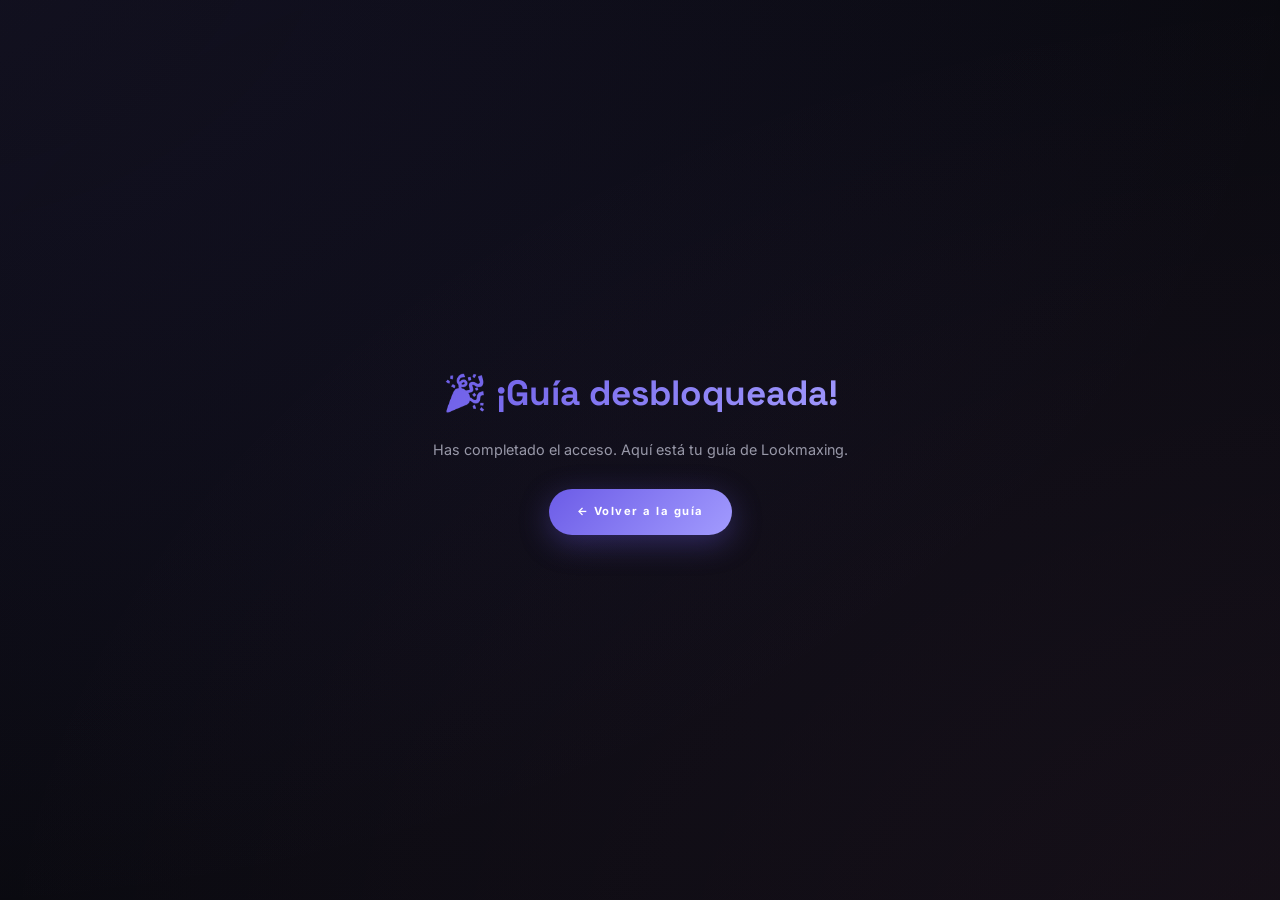
==== acceso.html @ 9958cfa9 "Add files via upload" ====
<!DOCTYPE html>
<html lang="es">
<head>
    <meta charset="UTF-8">
    <meta name="viewport" content="width=device-width, initial-scale=1.0">
    <title>Acceso — Metamorphosis</title>
    <link rel="preconnect" href="https://fonts.googleapis.com">
    <link rel="preconnect" href="https://fonts.gstatic.com" crossorigin>
    <link href="https://fonts.googleapis.com/css2?family=Inter:wght@400;500;600;700;800;900&family=Space+Grotesk:wght@400;500;600;700&display=swap" rel="stylesheet">
    <link rel="stylesheet" href="css/style.css">
    <style>
        body {
            min-height: 100vh;
            display: flex;
            align-items: center;
            justify-content: center;
        }
        .access-full {
            text-align: center;
            padding: 40px 24px;
        }
        .access-full h1 {
            font-family: var(--font-display);
            font-size: clamp(1.6rem, 6vw, 2.2rem);
            font-weight: 700;
            margin-bottom: 16px;
            background: var(--accent-gradient);
            -webkit-background-clip: text;
            -webkit-text-fill-color: transparent;
            background-clip: text;
        }
        .access-full p {
            color: var(--text-dim);
            font-size: 0.9rem;
            margin-bottom: 28px;
        }
        .btn-back {
            display: inline-flex;
            align-items: center;
            gap: 8px;
            padding: 14px 28px;
            background: var(--accent-gradient);
            color: white;
            text-decoration: none;
            border-radius: 100px;
            font-weight: 700;
            font-size: 0.7rem;
            letter-spacing: 1.5px;
            transition: transform 0.2s var(--ease), box-shadow 0.2s;
            box-shadow: 0 8px 30px rgba(108, 92, 231, 0.35);
        }
        .btn-back:hover {
            transform: translateY(-2px);
            box-shadow: 0 12px 40px rgba(108, 92, 231, 0.45);
        }
    </style>
</head>
<body>
    <div class="access-full">
        <h1>🎉 ¡Guía desbloqueada!</h1>
        <p>Has completado el acceso. Aquí está tu guía de Lookmaxing.</p>
        <a href="index.html" class="btn-back">← Volver a la guía</a>
    </div>
</body>
</html>
---- css/style.css ----
/* ========================================
   METAMORPHOSIS — A SYSTEM FOR PERSONAL TRANSFORMATION
   Mobile-First / Youthful / Elegant
   ======================================== */

*, *::before, *::after {
    margin: 0;
    padding: 0;
    box-sizing: border-box;
}

:root {
    --bg: #0a0a0f;
    --bg-soft: #12121a;
    --bg-card: #1a1a25;
    --text: #f5f5f7;
    --text-dim: #9898a8;
    --text-faint: #4a4a5a;
    --accent: #6c5ce7;
    --accent-glow: rgba(108, 92, 231, 0.15);
    --accent-warm: #fd79a8;
    --accent-gradient: linear-gradient(135deg, #6c5ce7 0%, #a29bfe 100%);
    --line: rgba(255, 255, 255, 0.06);
    --line-strong: rgba(255, 255, 255, 0.12);
    --ease: cubic-bezier(0.22, 1, 0.36, 1);
    --font-body: 'Inter', -apple-system, BlinkMacSystemFont, sans-serif;
    --font-display: 'Space Grotesk', var(--font-body);
    --radius: 16px;
    --radius-sm: 10px;
}

html {
    scroll-behavior: smooth;
    font-size: 16px;
}

body {
    font-family: var(--font-body);
    background: var(--bg);
    color: var(--text);
    line-height: 1.6;
    -webkit-font-smoothing: antialiased;
    -moz-osx-font-smoothing: grayscale;
    overflow-x: hidden;
    position: relative;
}

body::before {
    content: '';
    position: fixed;
    top: -50%;
    left: -50%;
    width: 200%;
    height: 200%;
    background: 
        radial-gradient(ellipse at 20% 20%, rgba(108, 92, 231, 0.08) 0%, transparent 50%),
        radial-gradient(ellipse at 80% 80%, rgba(253, 121, 168, 0.05) 0%, transparent 50%),
        radial-gradient(ellipse at 50% 50%, rgba(108, 92, 231, 0.03) 0%, transparent 70%);
    pointer-events: none;
    z-index: -1;
}

::selection {
    background: var(--accent);
    color: #fff;
}

img {
    max-width: 100%;
    display: block;
}

a {
    color: inherit;
    text-decoration: none;
}

button {
    font-family: inherit;
    cursor: pointer;
    border: none;
    background: none;
    color: inherit;
}

.container {
    max-width: 100%;
    margin: 0 auto;
    padding: 0 20px;
}

/* ========================================
   NAV — Glassmorphism Juvenil
   ======================================== */
.nav {
    position: fixed;
    top: 0;
    left: 0;
    right: 0;
    z-index: 100;
    background: rgba(10, 10, 15, 0.75);
    backdrop-filter: blur(20px) saturate(1.5);
    -webkit-backdrop-filter: blur(20px) saturate(1.5);
    border-bottom: 1px solid var(--line);
    transition: transform 0.4s var(--ease), opacity 0.4s var(--ease);
}

.nav.hidden {
    transform: translateY(-100%);
    opacity: 0;
}

.nav-inner {
    max-width: 100%;
    margin: 0 auto;
    padding: 0 20px;
    display: flex;
    align-items: center;
    justify-content: space-between;
    height: 60px;
}

.nav-logo {
    font-family: var(--font-display);
    font-size: 0.75rem;
    font-weight: 700;
    letter-spacing: 3px;
    background: var(--accent-gradient);
    -webkit-background-clip: text;
    -webkit-text-fill-color: transparent;
    background-clip: text;
}

.nav-links {
    display: none;
    align-items: center;
    gap: 28px;
}

.nav-link {
    font-size: 0.65rem;
    font-weight: 500;
    letter-spacing: 1.5px;
    color: var(--text-dim);
    transition: color 0.2s;
    display: flex;
    align-items: center;
    gap: 6px;
}

.nav-link:hover {
    color: var(--text);
}

.nav-num {
    font-size: 0.55rem;
    color: var(--text-faint);
    font-weight: 400;
}

.nav-cta {
    font-size: 0.6rem;
    font-weight: 700;
    letter-spacing: 2px;
    color: #fff;
    background: var(--accent-gradient);
    padding: 8px 18px;
    border-radius: 100px;
    transition: opacity 0.2s, transform 0.2s var(--ease);
    box-shadow: 0 4px 15px rgba(108, 92, 231, 0.3);
}

.nav-cta:hover {
    opacity: 0.9;
    transform: translateY(-1px);
}

.nav-toggle {
    display: flex;
    flex-direction: column;
    gap: 5px;
    padding: 8px;
    z-index: 101;
}

.nav-toggle span {
    display: block;
    width: 22px;
    height: 2px;
    background: var(--text);
    border-radius: 2px;
    transition: transform 0.3s var(--ease), opacity 0.3s var(--ease);
}

.nav-toggle.active span:nth-child(1) {
    transform: translateY(3.5px) rotate(45deg);
}

.nav-toggle.active span:nth-child(2) {
    transform: translateY(-3px) rotate(-45deg);
}

/* ========================================
   HERO — Impacto Visual Juvenil
   ======================================== */
.hero {
    min-height: 100vh;
    display: flex;
    flex-direction: column;
    align-items: center;
    justify-content: center;
    position: relative;
    overflow: hidden;
    padding: 100px 0 80px;
}

.hero-atmosphere {
    position: absolute;
    inset: 0;
    pointer-events: none;
}

.hero-glow {
    position: absolute;
    top: 35%;
    left: 50%;
    transform: translate(-50%, -50%);
    width: 350px;
    height: 350px;
    background: radial-gradient(ellipse, rgba(108, 92, 231, 0.12) 0%, transparent 65%);
    filter: blur(40px);
}

.hero-grid {
    position: absolute;
    inset: 0;
    background-image:
        linear-gradient(rgba(255,255,255,0.015) 1px, transparent 1px),
        linear-gradient(90deg, rgba(255,255,255,0.015) 1px, transparent 1px);
    background-size: 50px 50px;
    mask-image: radial-gradient(ellipse 70% 50% at 50% 45%, black 20%, transparent 80%);
    -webkit-mask-image: radial-gradient(ellipse 70% 50% at 50% 45%, black 20%, transparent 80%);
}

.hero-noise {
    position: absolute;
    inset: 0;
    opacity: 0.03;
    background-image: url("data:image/svg+xml,%3Csvg viewBox='0 0 256 256' xmlns='http://www.w3.org/2000/svg'%3E%3Cfilter id='n'%3E%3CfeTurbulence type='fractalNoise' baseFrequency='0.85' numOctaves='4' stitchTiles='stitch'/%3E%3C/filter%3E%3Crect width='100%25' height='100%25' filter='url(%23n)'/%3E%3C/svg%3E");
}

.hero-content {
    position: relative;
    z-index: 1;
    text-align: center;
    padding: 0 20px;
}

.hero-status {
    display: inline-flex;
    align-items: center;
    gap: 8px;
    margin-bottom: 32px;
    padding: 8px 16px;
    border: 1px solid var(--line-strong);
    border-radius: 100px;
    background: rgba(255, 255, 255, 0.03);
}

.status-dot {
    width: 6px;
    height: 6px;
    background: #00cec9;
    border-radius: 50%;
    animation: blink 2s ease-in-out infinite;
    box-shadow: 0 0 8px rgba(0, 206, 201, 0.5);
}

@keyframes blink {
    0%, 100% { opacity: 1; }
    50% { opacity: 0.3; }
}

.status-text {
    font-size: 0.6rem;
    font-weight: 600;
    letter-spacing: 2.5px;
    color: var(--text-dim);
}

.hero-title {
    font-family: var(--font-display);
    font-size: clamp(2.8rem, 12vw, 5rem);
    font-weight: 700;
    line-height: 0.95;
    letter-spacing: -2px;
    margin-bottom: 20px;
    background: var(--accent-gradient);
    -webkit-background-clip: text;
    -webkit-text-fill-color: transparent;
    background-clip: text;
}

.hero-subtitle {
    font-family: var(--font-display);
    font-size: clamp(0.7rem, 2.5vw, 0.85rem);
    font-weight: 400;
    letter-spacing: 3px;
    color: var(--text-dim);
    line-height: 1.8;
    margin-bottom: 36px;
}

.hero-cta {
    display: inline-flex;
    align-items: center;
    gap: 10px;
    font-size: 0.65rem;
    font-weight: 700;
    letter-spacing: 2px;
    color: #fff;
    padding: 16px 32px;
    background: var(--accent-gradient);
    border-radius: 100px;
    transition: transform 0.25s var(--ease), box-shadow 0.25s;
    box-shadow: 0 8px 30px rgba(108, 92, 231, 0.35);
}

.hero-cta:hover {
    transform: translateY(-2px);
    box-shadow: 0 12px 40px rgba(108, 92, 231, 0.45);
}

.cta-arrow {
    transition: transform 0.25s var(--ease);
}

.hero-cta:hover .cta-arrow {
    transform: translateX(4px);
}

.hero-meta {
    position: absolute;
    bottom: 28px;
    left: 50%;
    transform: translateX(-50%);
    display: flex;
    gap: 20px;
}

.hero-meta-item {
    font-size: 0.55rem;
    font-weight: 500;
    letter-spacing: 1.5px;
    color: var(--text-faint);
}

/* ========================================
   SECTION LABEL
   ======================================== */
.section {
    padding: 64px 0;
    position: relative;
}

.section::before {
    content: '';
    position: absolute;
    top: 0;
    left: 50%;
    transform: translateX(-50%);
    width: 60px;
    height: 1px;
    background: var(--accent-gradient);
    opacity: 0.5;
}

.section-label {
    display: flex;
    align-items: center;
    gap: 12px;
    margin-bottom: 36px;
    padding: 12px 16px;
    background: var(--bg-soft);
    border: 1px solid var(--line);
    border-radius: var(--radius-sm);
}

.label-num {
    font-family: var(--font-display);
    font-size: 0.65rem;
    font-weight: 700;
    background: var(--accent-gradient);
    -webkit-background-clip: text;
    -webkit-text-fill-color: transparent;
    background-clip: text;
    letter-spacing: 1px;
}

.label-text {
    font-size: 0.6rem;
    font-weight: 600;
    letter-spacing: 2.5px;
    color: var(--text-dim);
}

.section-label::after {
    content: '';
    flex: 1;
    height: 1px;
    background: var(--line-strong);
}

/* ========================================
   01 / THE IDEA
   ======================================== */
.idea-content {
    padding: 24px 0;
}

.idea-text {
    font-family: var(--font-display);
    font-size: clamp(1.1rem, 4.5vw, 1.35rem);
    font-weight: 300;
    line-height: 1.7;
    letter-spacing: -0.5px;
    color: var(--text);
}

/* ========================================
   02 / TRANSFORMACIÓN
   ======================================== */
.transform-editorial {
    display: flex;
    flex-direction: column;
    gap: 20px;
}

.transform-item {
    position: relative;
    overflow: hidden;
    border-radius: var(--radius);
}

.transform-before {
    max-width: 85%;
    align-self: flex-start;
}

.transform-after {
    max-width: 85%;
    align-self: flex-end;
    margin-top: -30px;
}

.transform-tag {
    position: absolute;
    top: 12px;
    left: 12px;
    z-index: 2;
    font-family: var(--font-display);
    font-size: 0.55rem;
    font-weight: 700;
    letter-spacing: 2px;
    padding: 6px 12px;
    background: rgba(10, 10, 15, 0.85);
    color: var(--text);
    border-radius: 100px;
    backdrop-filter: blur(8px);
    -webkit-backdrop-filter: blur(8px);
}

.transform-img {
    width: 100%;
    aspect-ratio: 3 / 4;
    object-fit: cover;
    border-radius: var(--radius);
}

/* ========================================
   GALERÍA
   ======================================== */
.gallery-editorial {
    display: grid;
    grid-template-columns: 1fr 1fr;
    gap: 12px;
}

.gallery-img {
    width: 100%;
    height: 200px;
    object-fit: cover;
    border-radius: var(--radius);
}

.gallery-img-2 {
    margin-top: 28px;
}

/* ========================================
   03 / THE PROCESS
   ======================================== */
.process-vertical {
    display: flex;
    flex-direction: column;
    gap: 0;
}

.process-step {
    display: flex;
    align-items: flex-start;
    gap: 20px;
    padding: 24px 0;
    border-bottom: 1px solid var(--line);
    opacity: 0;
    transform: translateY(20px);
    transition: opacity 0.6s var(--ease), transform 0.6s var(--ease);
    position: relative;
}

.process-step::before {
    content: '';
    position: absolute;
    left: 0;
    top: 0;
    width: 3px;
    height: 0;
    background: var(--accent-gradient);
    border-radius: 0 3px 3px 0;
    transition: height 0.4s var(--ease);
}

.process-step:hover::before {
    height: 100%;
}

.process-step.visible {
    opacity: 1;
    transform: translateY(0);
}

.process-step:first-child {
    border-top: 1px solid var(--line);
}

.step-num {
    font-family: var(--font-display);
    font-size: 1.8rem;
    font-weight: 700;
    background: var(--accent-gradient);
    -webkit-background-clip: text;
    -webkit-text-fill-color: transparent;
    background-clip: text;
    line-height: 1;
    flex-shrink: 0;
    width: 44px;
    opacity: 0.6;
    transition: opacity 0.3s;
}

.process-step:hover .step-num {
    opacity: 1;
}

.step-content {
    flex: 1;
}

.step-name {
    font-family: var(--font-display);
    font-size: 0.95rem;
    font-weight: 700;
    letter-spacing: 1.5px;
    margin-bottom: 4px;
    color: var(--text);
}

.step-desc {
    font-size: 0.78rem;
    color: var(--text-dim);
    line-height: 1.6;
}

/* ========================================
   04 / ÁREAS
   ======================================== */
.areas-list {
    display: flex;
    flex-direction: column;
}

.area-item {
    display: flex;
    align-items: center;
    gap: 14px;
    padding: 18px 0;
    border-bottom: 1px solid var(--line);
    transition: padding-left 0.3s var(--ease);
    position: relative;
}

.area-item::after {
    content: '';
    position: absolute;
    bottom: 0;
    left: 0;
    width: 0;
    height: 1px;
    background: var(--accent-gradient);
    transition: width 0.4s var(--ease);
}

.area-item:hover::after {
    width: 100%;
}

.area-item:first-child {
    border-top: 1px solid var(--line);
}

.area-item:hover {
    padding-left: 10px;
}

.area-num {
    font-family: var(--font-display);
    font-size: 0.6rem;
    font-weight: 700;
    color: var(--text-faint);
    width: 22px;
    flex-shrink: 0;
}

.area-name {
    font-family: var(--font-display);
    font-size: 0.8rem;
    font-weight: 700;
    letter-spacing: 1.5px;
    color: var(--text);
    flex: 1;
}

.area-desc {
    font-size: 0.68rem;
    color: var(--text-dim);
    flex: 1;
    text-align: right;
}

.area-arrow {
    font-size: 0.75rem;
    color: var(--text-faint);
    transition: transform 0.3s var(--ease), color 0.3s;
    flex-shrink: 0;
}

.area-item:hover .area-arrow {
    transform: translateX(4px);
    color: var(--accent);
}

/* ========================================
   05 / THE DETAILS
   ======================================== */
.details-list {
    display: flex;
    flex-direction: column;
}

.detail-row {
    display: grid;
    grid-template-columns: 36px 1fr;
    grid-template-rows: auto auto;
    column-gap: 16px;
    padding: 20px 0;
    border-bottom: 1px solid var(--line);
    transition: background 0.3s;
}

.detail-row:hover {
    background: rgba(108, 92, 231, 0.03);
}

.detail-row:first-child {
    border-top: 1px solid var(--line);
}

.detail-num {
    grid-row: 1 / 3;
    font-family: var(--font-display);
    font-size: 1.3rem;
    font-weight: 700;
    background: var(--accent-gradient);
    -webkit-background-clip: text;
    -webkit-text-fill-color: transparent;
    background-clip: text;
    line-height: 1;
    align-self: start;
    opacity: 0.5;
}

.detail-name {
    font-family: var(--font-display);
    font-size: 0.9rem;
    font-weight: 700;
    letter-spacing: 1.5px;
    color: var(--text);
    margin-bottom: 4px;
}

.detail-desc {
    font-size: 0.75rem;
    color: var(--text-dim);
    line-height: 1.5;
}

/* ========================================
   06 / DATA
   ======================================== */
.data-grid {
    display: grid;
    grid-template-columns: 1fr 1fr;
    gap: 1px;
    background: var(--line);
    border: 1px solid var(--line);
    border-radius: var(--radius);
    overflow: hidden;
}

.data-item {
    background: var(--bg);
    padding: 24px 18px;
    display: flex;
    flex-direction: column;
    gap: 6px;
    transition: background 0.3s, transform 0.3s var(--ease);
}

.data-item:hover {
    background: var(--bg-card);
    transform: translateY(-2px);
}

.data-num {
    font-family: var(--font-display);
    font-size: 0.55rem;
    font-weight: 700;
    color: var(--text-faint);
    letter-spacing: 1px;
}

.data-name {
    font-family: var(--font-display);
    font-size: 0.7rem;
    font-weight: 600;
    letter-spacing: 1.5px;
    color: var(--text-dim);
}

/* ========================================
   07 / MOTIVACIÓN
   ======================================== */
.motivacion {
    padding: 100px 0;
    text-align: center;
}

.motivacion-title {
    font-family: var(--font-display);
    font-size: clamp(1.6rem, 7vw, 2.5rem);
    font-weight: 700;
    line-height: 1.15;
    letter-spacing: -1px;
    margin-bottom: 24px;
    background: var(--accent-gradient);
    -webkit-background-clip: text;
    -webkit-text-fill-color: transparent;
    background-clip: text;
    opacity: 0;
    transform: translateY(25px);
    transition: opacity 0.7s var(--ease), transform 0.7s var(--ease);
}

.motivacion-title.visible {
    opacity: 1;
    transform: translateY(0);
}

.motivacion-sub {
    font-family: var(--font-display);
    font-size: clamp(0.8rem, 3vw, 0.95rem);
    font-weight: 300;
    letter-spacing: 1px;
    color: var(--text-dim);
    line-height: 1.8;
    opacity: 0;
    transform: translateY(15px);
    transition: opacity 0.7s var(--ease) 0.15s, transform 0.7s var(--ease) 0.15s;
}

.motivacion-sub.visible {
    opacity: 1;
    transform: translateY(0);
}

/* ========================================
   08 / ACCESS
   ======================================== */
.access-block {
    text-align: center;
    padding: 20px 0;
}

.access-title {
    font-family: var(--font-display);
    font-size: clamp(1.2rem, 5vw, 1.6rem);
    font-weight: 700;
    letter-spacing: -0.5px;
    margin-bottom: 10px;
    color: var(--text);
}

.access-sub {
    font-size: 0.78rem;
    color: var(--text-dim);
    margin-bottom: 28px;
}

.btn-access {
    display: inline-flex;
    align-items: center;
    gap: 10px;
    font-size: 0.65rem;
    font-weight: 700;
    letter-spacing: 2px;
    color: #fff;
    background: var(--accent-gradient);
    padding: 16px 32px;
    border-radius: 100px;
    transition: transform 0.2s var(--ease), box-shadow 0.2s;
    box-shadow: 0 8px 30px rgba(108, 92, 231, 0.35);
}

.btn-access:hover {
    transform: translateY(-2px);
    box-shadow: 0 12px 40px rgba(108, 92, 231, 0.45);
}

.btn-arrow {
    transition: transform 0.25s var(--ease);
}

.btn-access:hover .btn-arrow {
    transform: translateX(4px);
}

.access-note {
    margin-top: 14px;
    font-size: 0.65rem;
    color: var(--text-faint);
}

/* ========================================
   TUTORIAL
   ======================================== */
.tutorial-block {
    text-align: center;
    padding: 20px 0;
}

.tutorial-label {
    font-size: 0.55rem;
    font-weight: 600;
    letter-spacing: 2px;
    color: var(--text-faint);
    display: block;
    margin-bottom: 8px;
}

.tutorial-text {
    font-size: 0.78rem;
    color: var(--text-dim);
    margin-bottom: 18px;
}

.btn-tutorial {
    display: inline-flex;
    align-items: center;
    gap: 8px;
    font-size: 0.6rem;
    font-weight: 600;
    letter-spacing: 1.5px;
    color: var(--text-dim);
    padding: 12px 24px;
    border: 1px solid var(--line-strong);
    border-radius: 100px;
    transition: color 0.2s, border-color 0.2s, background 0.2s;
}

.btn-tutorial:hover {
    color: var(--text);
    border-color: var(--accent);
    background: var(--accent-glow);
}

/* ========================================
   ACCESS OVERLAY
   ======================================== */
.access-overlay {
    position: fixed;
    inset: 0;
    z-index: 200;
    background: rgba(0, 0, 0, 0.92);
    display: none;
    align-items: center;
    justify-content: center;
    padding: 20px;
    backdrop-filter: blur(16px);
    -webkit-backdrop-filter: blur(16px);
}

.access-overlay.active {
    display: flex;
}

.overlay-card {
    background: var(--bg-soft);
    border: 1px solid var(--line-strong);
    border-radius: var(--radius);
    padding: 36px 24px;
    text-align: center;
    max-width: 340px;
    width: 100%;
    position: relative;
    overflow: hidden;
}

.overlay-card::before {
    content: '';
    position: absolute;
    top: 0;
    left: 0;
    right: 0;
    height: 3px;
    background: var(--accent-gradient);
}

.overlay-title {
    font-family: var(--font-display);
    font-size: 0.85rem;
    font-weight: 700;
    letter-spacing: 1px;
    margin-bottom: 14px;
    color: var(--text);
}

.overlay-text {
    font-size: 0.75rem;
    color: var(--text-dim);
    margin-bottom: 6px;
}

.overlay-text strong {
    color: var(--accent);
    font-weight: 700;
}

.progress-bar {
    width: 100%;
    height: 8px;
    background: var(--bg);
    border-radius: 100px;
    margin: 24px 0 8px;
    position: relative;
    overflow: hidden;
}

.progress-fill {
    height: 100%;
    background: var(--accent-gradient);
    border-radius: 100px;
    transition: width 0.5s var(--ease);
    width: 0%;
}

.progress-text {
    display: block;
    font-size: 0.65rem;
    color: var(--text-dim);
    margin-bottom: 20px;
    font-weight: 600;
}

.overlay-options {
    display: flex;
    flex-direction: column;
    gap: 10px;
    margin-top: 0;
    margin-bottom: 24px;
}

.overlay-option {
    display: flex;
    align-items: center;
    justify-content: space-between;
    padding: 14px 16px;
    background: var(--bg);
    border: 1px solid var(--line);
    border-radius: var(--radius-sm);
    color: var(--text);
    font-size: 0.7rem;
    font-weight: 600;
    letter-spacing: 0.5px;
    cursor: pointer;
    transition: border-color 0.2s, background 0.2s;
    text-decoration: none;
}

.overlay-option:hover {
    border-color: var(--accent);
    background: var(--accent-glow);
}

.overlay-option.completed {
    border-color: #00cec9;
    background: rgba(0, 206, 201, 0.1);
    pointer-events: none;
}

.overlay-option.completed .status {
    color: #00cec9;
}

.btn-access.unlocked {
    background: linear-gradient(135deg, #00cec9 0%, #00b894 100%);
    animation: pulse 2s infinite;
}

@keyframes pulse {
    0%, 100% { box-shadow: 0 0 0 0 rgba(0, 206, 201, 0.4); }
    50% { box-shadow: 0 0 0 10px rgba(0, 206, 201, 0); }
}

/* ========================================
   FOOTER
   ======================================== */
.footer {
    padding: 64px 0 32px;
    border-top: 1px solid var(--line);
}

.footer-brand {
    margin-bottom: 40px;
}

.footer-logo {
    font-family: var(--font-display);
    font-size: clamp(1.3rem, 5.5vw, 1.8rem);
    font-weight: 700;
    letter-spacing: -1px;
    line-height: 1.1;
    margin-bottom: 10px;
    background: var(--accent-gradient);
    -webkit-background-clip: text;
    -webkit-text-fill-color: transparent;
    background-clip: text;
}

.footer-tagline {
    font-family: var(--font-display);
    font-size: 0.58rem;
    font-weight: 500;
    letter-spacing: 2.5px;
    color: var(--text-faint);
}

.footer-links {
    display: flex;
    flex-direction: column;
    gap: 12px;
    margin-bottom: 40px;
}

.footer-link {
    display: flex;
    align-items: center;
    gap: 10px;
    font-size: 0.6rem;
    font-weight: 600;
    letter-spacing: 2px;
    color: var(--text-dim);
    transition: color 0.2s;
}

.footer-link:hover {
    color: var(--text);
}

.footer-num {
    font-size: 0.55rem;
    color: var(--text-faint);
}

.footer-bottom {
    padding-top: 20px;
    border-top: 1px solid var(--line);
}

.footer-bottom p {
    font-size: 0.58rem;
    color: var(--text-faint);
    letter-spacing: 0.5px;
}

/* ========================================
   REVEAL ANIMATIONS
   ======================================== */
.reveal {
    opacity: 0;
    transform: translateY(18px);
    transition: opacity 0.6s var(--ease), transform 0.6s var(--ease);
}

.reveal.visible {
    opacity: 1;
    transform: translateY(0);
}

/* ========================================
   TABLET (min-width: 640px) — Mejoras progresivas
   ======================================== */
@media (min-width: 640px) {
    .container {
        padding: 0 32px;
    }

    .nav-inner {
        padding: 0 32px;
    }

    .transform-img {
        height: 340px;
    }

    .gallery-img {
        height: 260px;
    }

    .section {
        padding: 80px 0;
    }

    .hero-meta {
        gap: 32px;
    }
}

/* ========================================
   DESKTOP (min-width: 1024px) — Se ve "medio bien"
   ======================================== */
@media (min-width: 1024px) {
    .container {
        max-width: 680px;
        padding: 0 40px;
    }

    .nav-inner {
        max-width: 680px;
        padding: 0 40px;
    }

    .nav-links {
        display: flex;
    }

    .nav-toggle {
        display: none;
    }

    .hero-title {
        font-size: clamp(3.5rem, 8vw, 5.5rem);
        letter-spacing: -3px;
    }

    .hero-subtitle {
        font-size: 0.8rem;
    }

    .transform-editorial {
        flex-direction: row;
        align-items: flex-start;
        gap: 20px;
    }

    .transform-before {
        max-width: 45%;
        flex: 1;
    }

    .transform-after {
        max-width: 55%;
        flex: 1.2;
        align-self: auto;
        margin-top: 48px;
    }

    .transform-img {
        height: 380px;
    }

    .gallery-editorial {
        gap: 16px;
    }

    .gallery-img {
        height: 300px;
    }

    .gallery-img-2 {
        margin-top: 40px;
    }

    .process-step {
        padding: 32px 0;
        gap: 28px;
    }

    .step-num {
        font-size: 2.2rem;
        width: 54px;
    }

    .step-name {
        font-size: 1rem;
    }

    .step-desc {
        font-size: 0.82rem;
    }

    .area-item {
        padding: 22px 0;
    }

    .area-name {
        font-size: 0.88rem;
    }

    .area-desc {
        font-size: 0.72rem;
    }

    .detail-row {
        padding: 26px 0;
        column-gap: 20px;
    }

    .detail-num {
        font-size: 1.6rem;
    }

    .detail-name {
        font-size: 1rem;
    }

    .detail-desc {
        font-size: 0.78rem;
    }

    .data-grid {
        grid-template-columns: repeat(4, 1fr);
    }

    .data-item {
        padding: 28px 20px;
    }

    .motivacion {
        padding: 140px 0;
    }

    .motivacion-title {
        font-size: clamp(2rem, 5vw, 3rem);
    }

    .motivacion-sub {
        font-size: 0.9rem;
    }

    .access-title {
        font-size: 1.8rem;
    }

    .footer {
        padding: 80px 0 40px;
    }

    .footer-links {
        flex-direction: row;
        gap: 28px;
    }
}
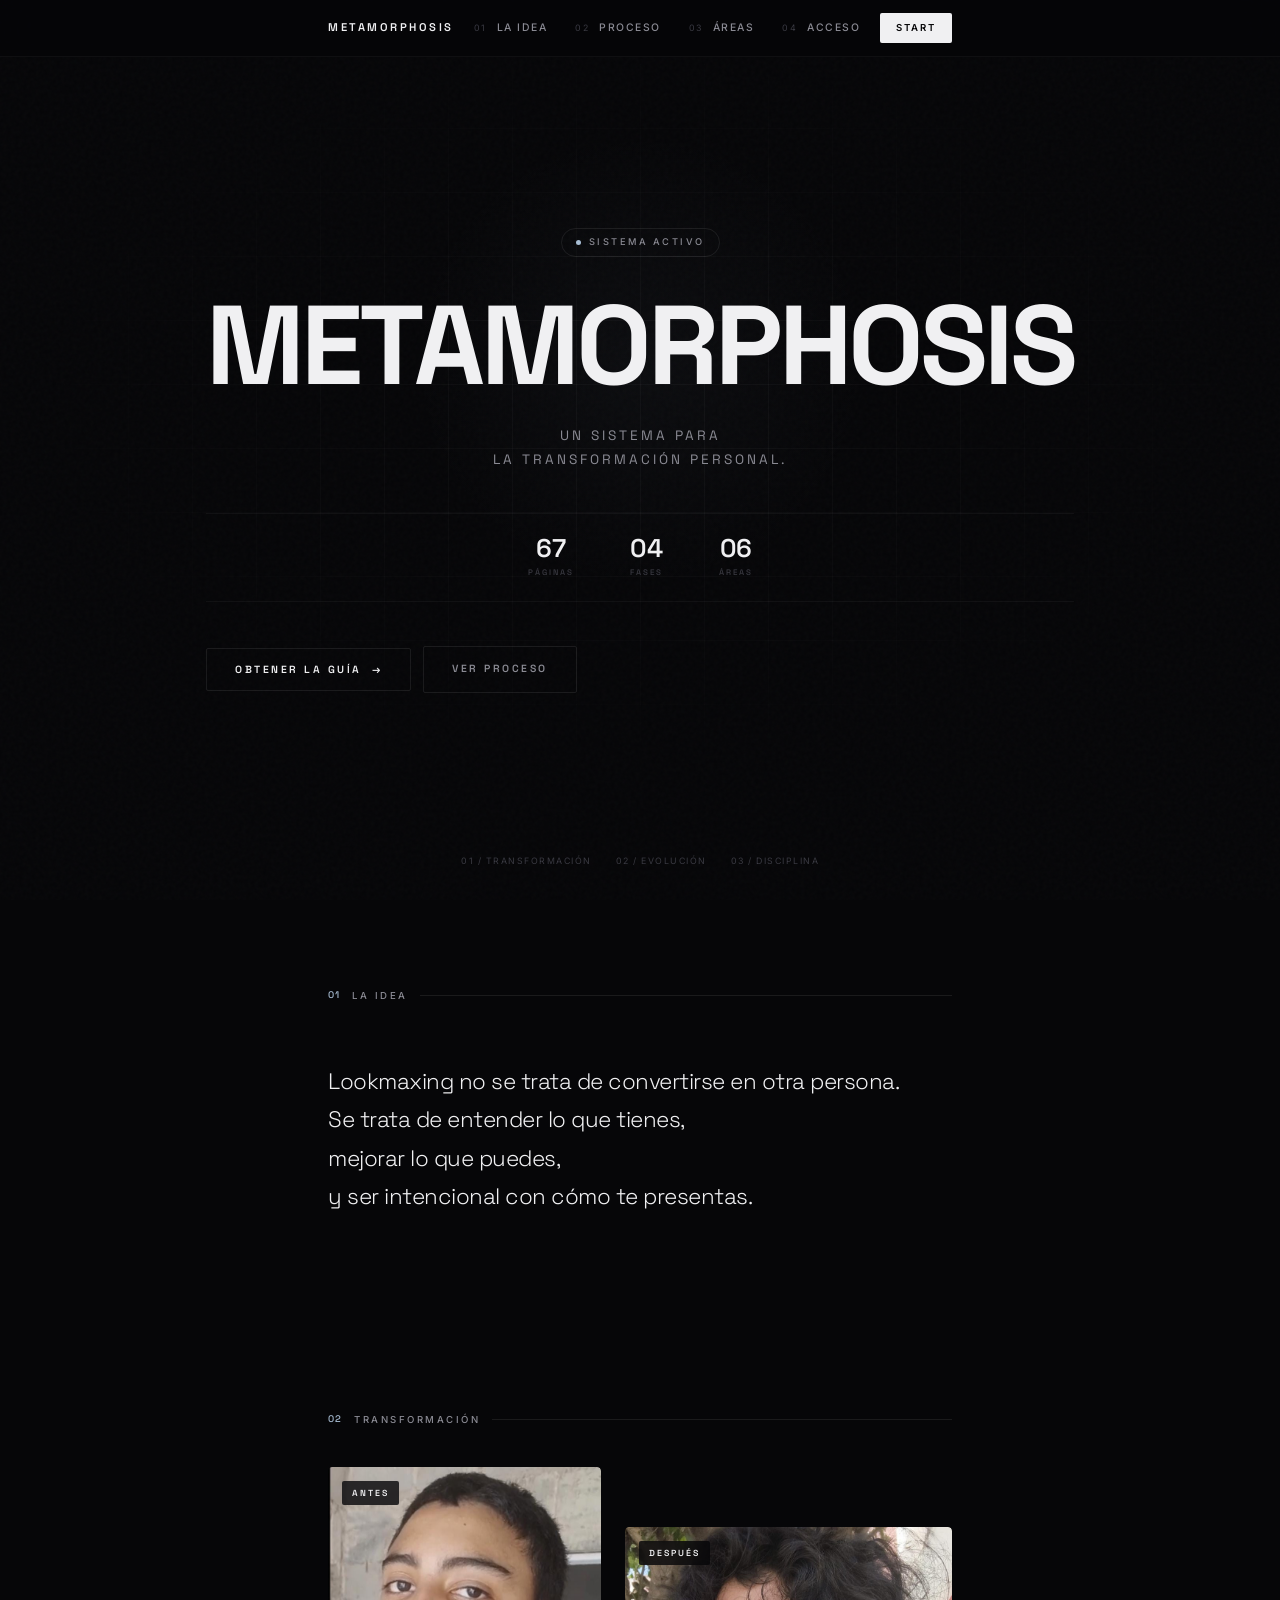
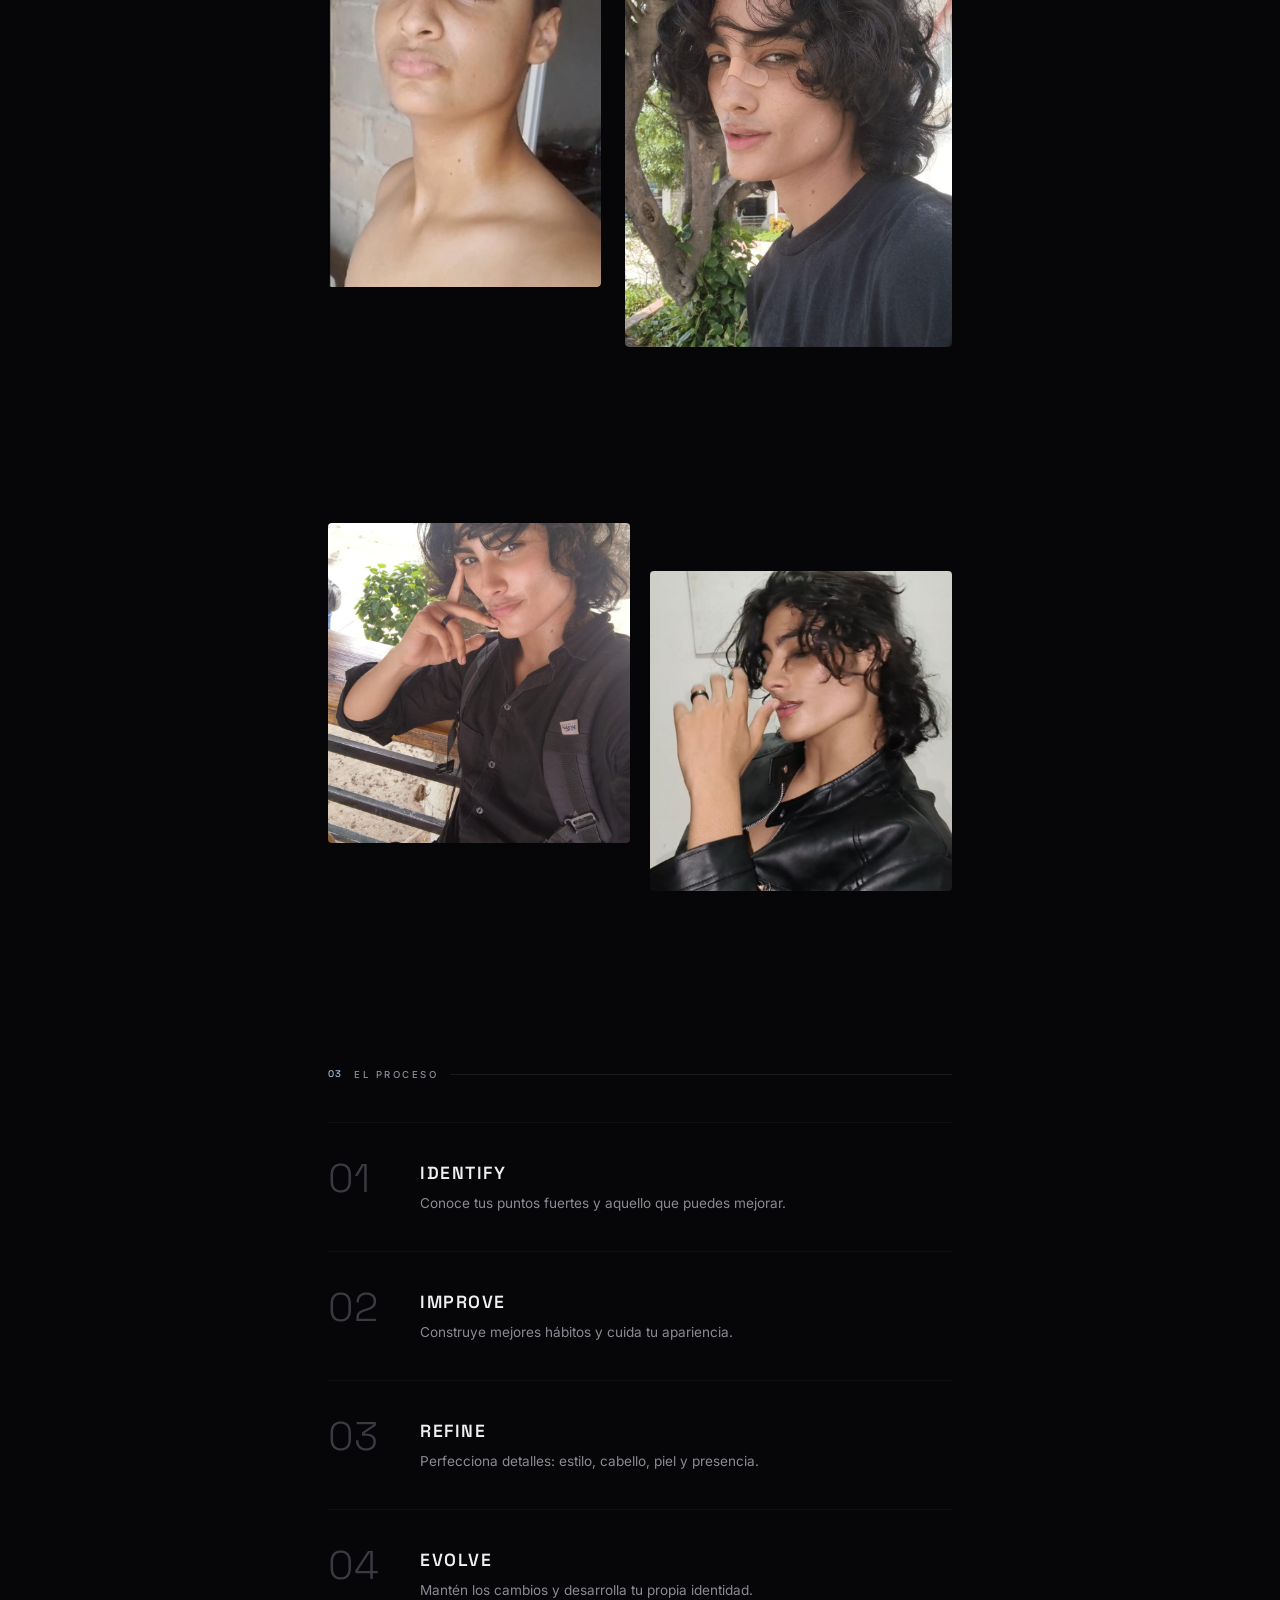
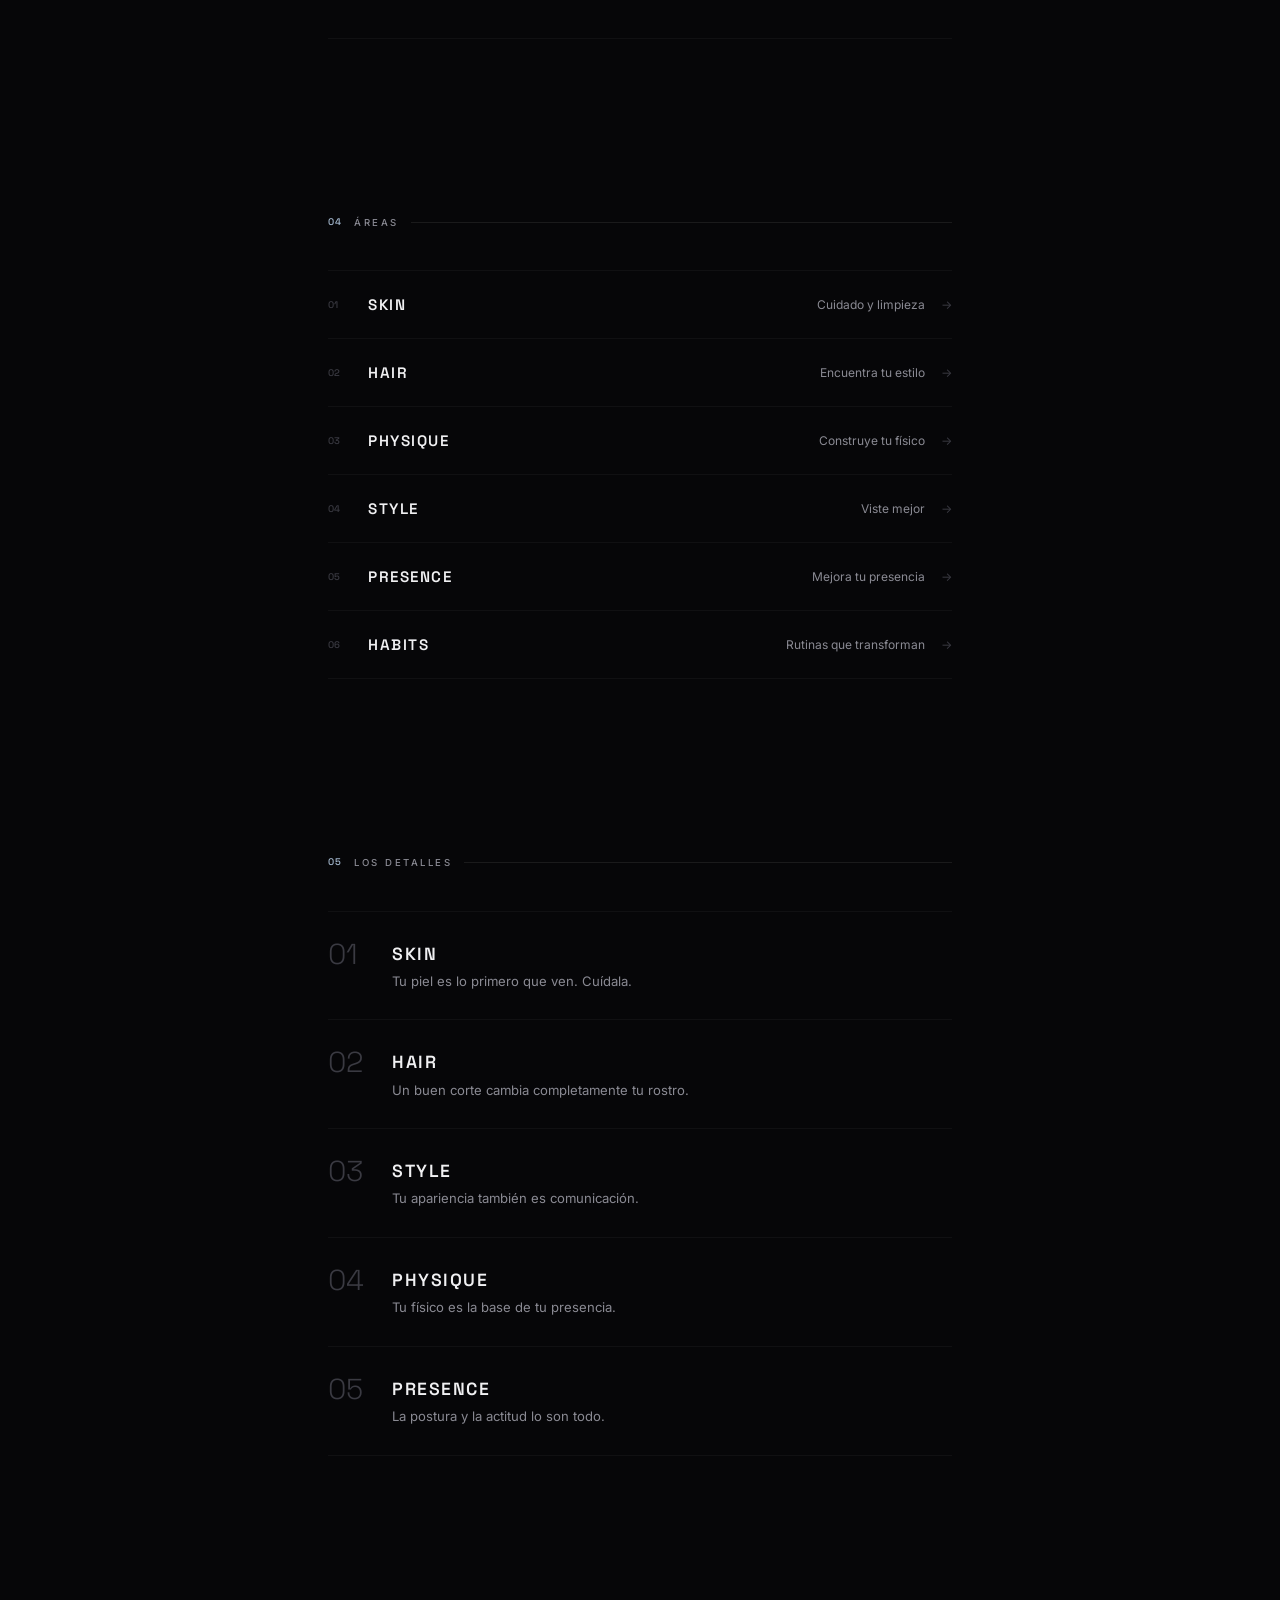
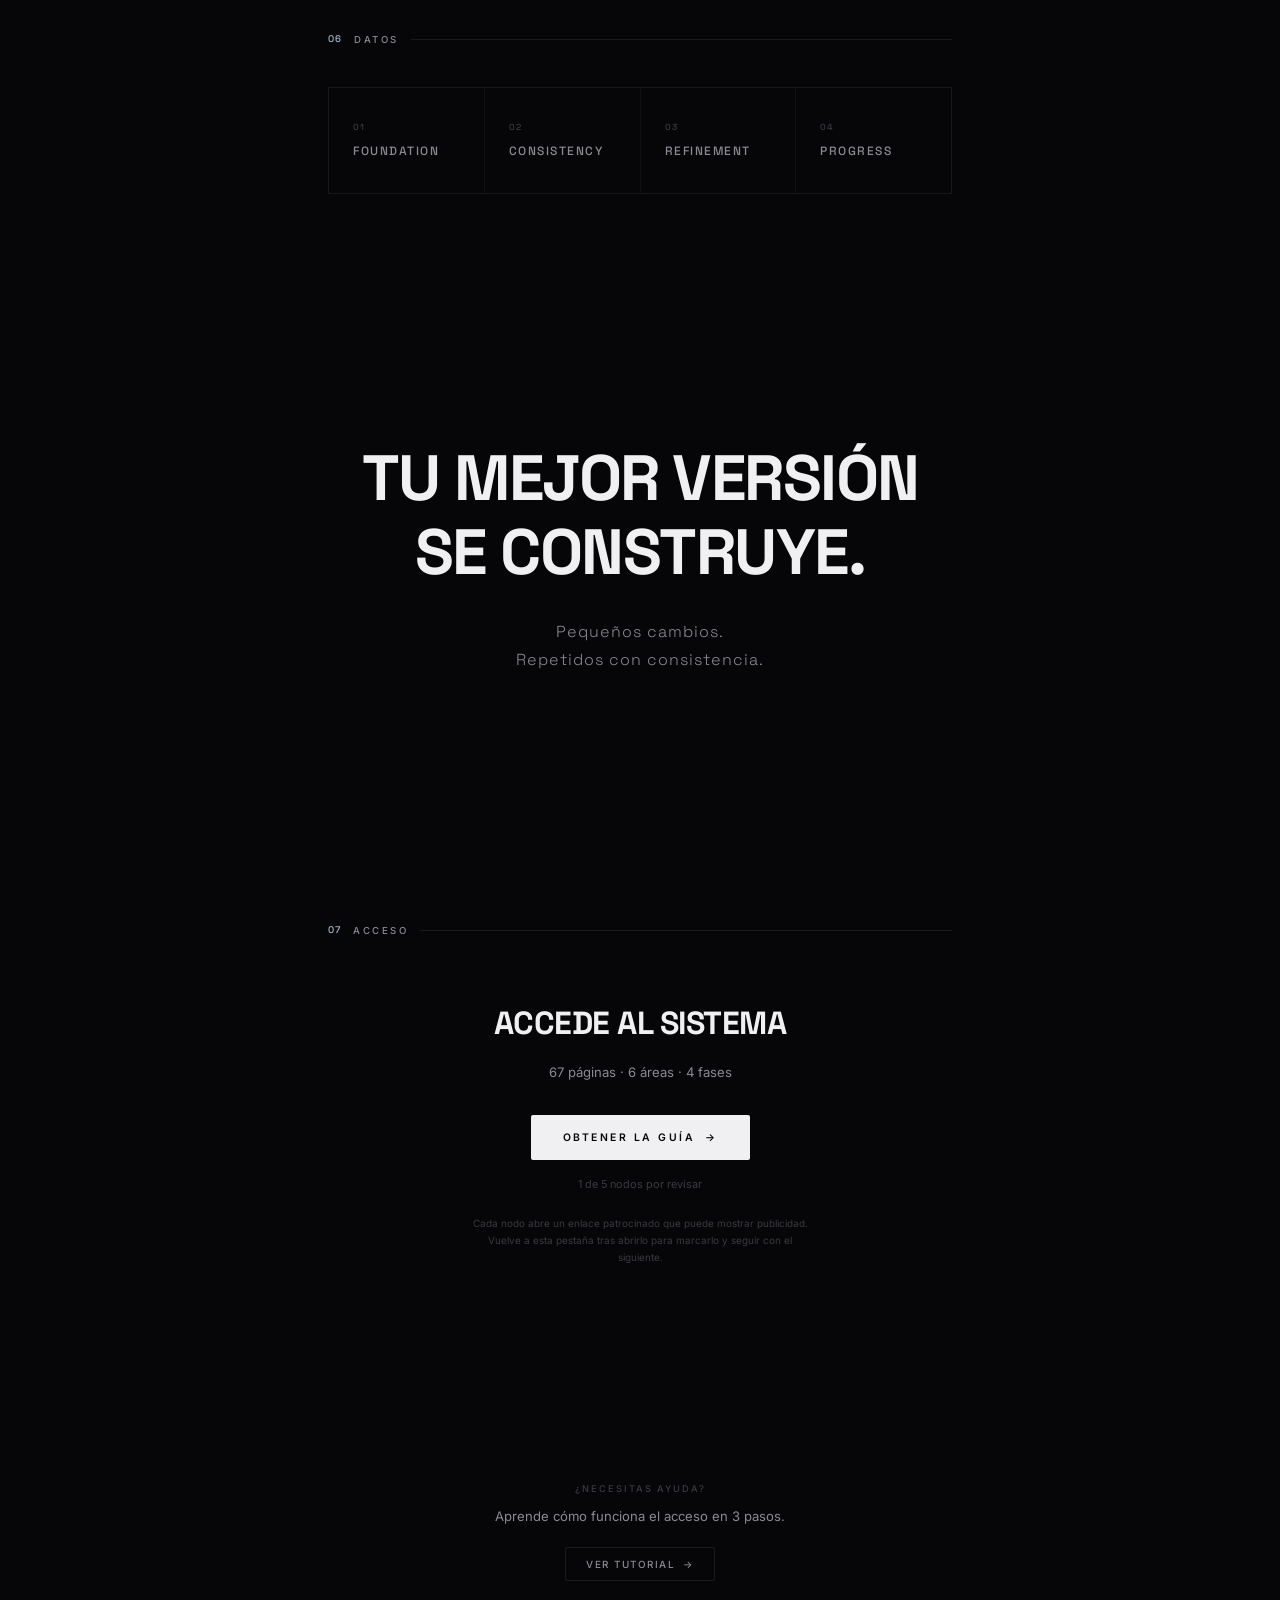
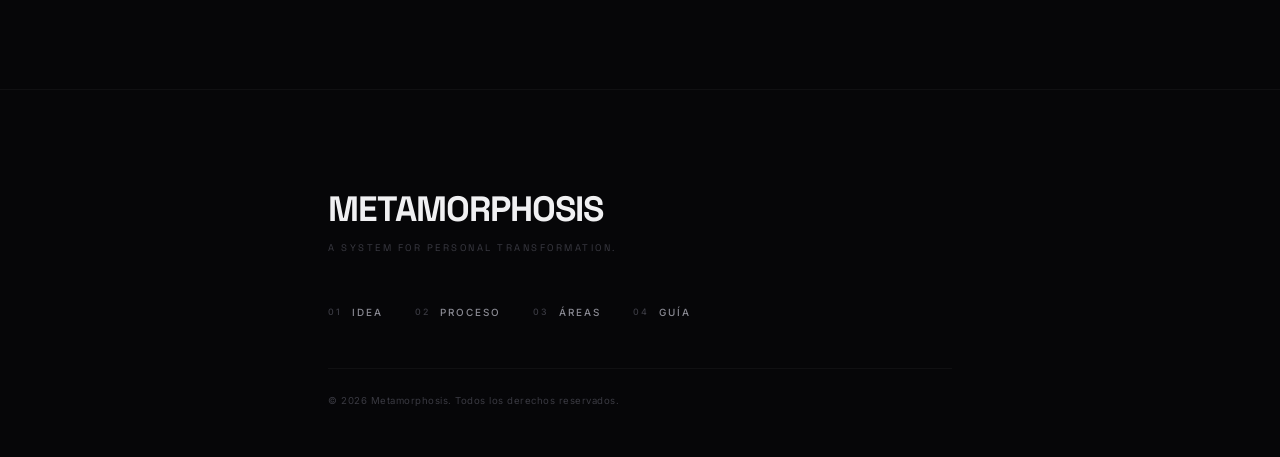
==== commit dd1843f9: "Add files via upload" ====
--- a/acceso.html
+++ b/acceso.html
@@ -2,64 +2,129 @@
 <html lang="es">
 <head>
     <meta charset="UTF-8">
-    <meta name="viewport" content="width=device-width, initial-scale=1.0">
-    <title>Acceso — Metamorphosis</title>
+    <meta name="viewport" content="width=device-width, initial-scale=1.0, viewport-fit=cover">
+    <title>Tu guía — Metamorphosis</title>
+    <meta name="description" content="Tu guía Metamorphosis está desbloqueada. Lee las 67 páginas online.">
+    <meta name="robots" content="noindex, nofollow">
+    <meta name="theme-color" content="#060608">
+    <link rel="icon" href="favicon.svg" type="image/svg+xml">
     <link rel="preconnect" href="https://fonts.googleapis.com">
     <link rel="preconnect" href="https://fonts.gstatic.com" crossorigin>
-    <link href="https://fonts.googleapis.com/css2?family=Inter:wght@400;500;600;700;800;900&family=Space+Grotesk:wght@400;500;600;700&display=swap" rel="stylesheet">
+    <link href="https://fonts.googleapis.com/css2?family=Inter:wght@300;400;500;600&family=Space+Grotesk:wght@300;400;500;600;700&display=swap" rel="stylesheet">
     <link rel="stylesheet" href="css/style.css">
-    <style>
-        body {
-            min-height: 100vh;
-            display: flex;
-            align-items: center;
-            justify-content: center;
-        }
-        .access-full {
-            text-align: center;
-            padding: 40px 24px;
-        }
-        .access-full h1 {
-            font-family: var(--font-display);
-            font-size: clamp(1.6rem, 6vw, 2.2rem);
-            font-weight: 700;
-            margin-bottom: 16px;
-            background: var(--accent-gradient);
-            -webkit-background-clip: text;
-            -webkit-text-fill-color: transparent;
-            background-clip: text;
-        }
-        .access-full p {
-            color: var(--text-dim);
-            font-size: 0.9rem;
-            margin-bottom: 28px;
-        }
-        .btn-back {
-            display: inline-flex;
-            align-items: center;
-            gap: 8px;
-            padding: 14px 28px;
-            background: var(--accent-gradient);
-            color: white;
-            text-decoration: none;
-            border-radius: 100px;
-            font-weight: 700;
-            font-size: 0.7rem;
-            letter-spacing: 1.5px;
-            transition: transform 0.2s var(--ease), box-shadow 0.2s;
-            box-shadow: 0 8px 30px rgba(108, 92, 231, 0.35);
-        }
-        .btn-back:hover {
-            transform: translateY(-2px);
-            box-shadow: 0 12px 40px rgba(108, 92, 231, 0.45);
-        }
-    </style>
+    <link rel="stylesheet" href="css/guide.css">
 </head>
-<body>
-    <div class="access-full">
-        <h1>🎉 ¡Guía desbloqueada!</h1>
-        <p>Has completado el acceso. Aquí está tu guía de Lookmaxing.</p>
-        <a href="index.html" class="btn-back">← Volver a la guía</a>
+<body class="is-guide">
+
+    <!-- ========================================
+         VISOR
+    ======================================== -->
+    <div class="guide-shell">
+
+        <div class="guide-viewport" id="guideViewport" tabindex="0">
+            <div class="guide-stage" id="guideStage"></div>
+
+            <div class="guide-boot" id="guideBoot">
+                <div class="guide-boot-bar"></div>
+                <span>CARGANDO GUÍA…</span>
+            </div>
+        </div>
+
+        <!-- ========================================
+             CHROME SUPERIOR
+        ======================================== -->
+        <header class="guide-chrome" id="guideChrome">
+            <div class="guide-chrome-row">
+                <button class="guide-icon-btn" id="guideBack" type="button" aria-label="Volver al inicio">
+                    <svg viewBox="0 0 24 24" aria-hidden="true"><path d="M15 5l-7 7 7 7"/></svg>
+                </button>
+
+                <div class="guide-brand">
+                    <span class="guide-brand-name">METAMORPHOSIS</span>
+                    <span class="guide-brand-sub">GUÍA · <span id="guideCounter">1</span>/<span id="guideTotal">67</span></span>
+                </div>
+
+                <div class="guide-chrome-actions">
+                    <button class="guide-icon-btn" id="guideZoomOut" type="button" aria-label="Alejar">
+                        <svg viewBox="0 0 24 24" aria-hidden="true"><path d="M5 12h14"/></svg>
+                    </button>
+                    <span class="guide-zoom-label" id="guideZoomLabel">100%</span>
+                    <button class="guide-icon-btn" id="guideZoomIn" type="button" aria-label="Acercar">
+                        <svg viewBox="0 0 24 24" aria-hidden="true"><path d="M12 5v14M5 12h14"/></svg>
+                    </button>
+                    <button class="guide-icon-btn" id="guidePanelsBtn" type="button" aria-label="Opciones" aria-expanded="false" aria-controls="guidePanel">
+                        <svg viewBox="0 0 24 24" aria-hidden="true"><path d="M4 7h16M4 12h16M4 17h16"/></svg>
+                    </button>
+                </div>
+            </div>
+
+            <div class="guide-progress" role="progressbar" aria-label="Progreso de lectura" aria-valuemin="0" aria-valuemax="100" aria-valuenow="0">
+                <span class="guide-progress-fill" id="guideBar"></span>
+            </div>
+        </header>
+
+        <!-- ========================================
+             NAVEGACIÓN INFERIOR
+        ======================================== -->
+        <nav class="guide-nav" id="guideNav" aria-label="Navegación de la guía">
+            <button class="guide-nav-btn" id="guidePrev" type="button">
+                <svg viewBox="0 0 24 24" aria-hidden="true"><path d="M15 5l-7 7 7 7"/></svg>
+                <span>ANTERIOR</span>
+            </button>
+
+            <button class="guide-nav-btn guide-nav-center" id="guideToggleChrome" type="button">
+                <span>PÁGINAS</span>
+            </button>
+
+            <button class="guide-nav-btn" id="guideNext" type="button">
+                <span>SIGUIENTE</span>
+                <svg viewBox="0 0 24 24" aria-hidden="true"><path d="M9 5l7 7-7 7"/></svg>
+            </button>
+        </nav>
+
+        <!-- ========================================
+             CIERRE
+        ======================================== -->
+        <div class="guide-finish" id="guideFinish" hidden>
+            <div class="guide-finish-inner">
+                <p class="guide-finish-label">FIN DE LA GUÍA</p>
+                <h2 class="guide-finish-title">AHORA APLICA.</h2>
+                <div class="guide-finish-actions">
+                    <a href="index.html" class="guide-finish-btn">VOLVER AL INICIO</a>
+                    <a href="Gracias.html" class="guide-finish-btn is-primary">AGRADECER</a>
+                </div>
+            </div>
+        </div>
+
+        <!-- ========================================
+             PANEL LATERAL
+        ======================================== -->
+        <aside class="guide-panel" id="guidePanel" aria-hidden="true" aria-label="Opciones de la guía">
+            <div class="guide-panel-head">
+                <span class="guide-panel-title">OPCIONES</span>
+                <button class="guide-icon-btn" id="guideClosePanel" type="button" aria-label="Cerrar">
+                    <svg viewBox="0 0 24 24" aria-hidden="true"><path d="M6 6l12 12M18 6L6 18"/></svg>
+                </button>
+            </div>
+
+            <nav class="guide-panel-list">
+                <a href="#page-1" data-jump="1">Portada</a>
+                <a href="#page-8" data-jump="8">Índice</a>
+                <a href="#page-15" data-jump="15">Rutina</a>
+                <a href="#page-30" data-jump="30">Peinado</a>
+                <a href="#page-45" data-jump="45">Ropa</a>
+                <a href="#page-60" data-jump="60">Presencia</a>
+            </nav>
+
+            <div class="guide-panel-sep"></div>
+
+            <div class="guide-panel-list">
+                <a href="index.html">Volver al inicio</a>
+            </div>
+        </aside>
+
     </div>
+
+    <script src="js/guide.js"></script>
 </body>
-</html>
+</html>
--- a/css/style.css
+++ b/css/style.css
@@ -1,6 +1,6 @@
 /* ========================================
    METAMORPHOSIS — A SYSTEM FOR PERSONAL TRANSFORMATION
-   Mobile-First / Youthful / Elegant
+   Editorial / Cinematic / Premium
    ======================================== */
 
 *, *::before, *::after {
@@ -10,23 +10,19 @@
 }
 
 :root {
-    --bg: #0a0a0f;
-    --bg-soft: #12121a;
-    --bg-card: #1a1a25;
-    --text: #f5f5f7;
-    --text-dim: #9898a8;
-    --text-faint: #4a4a5a;
-    --accent: #6c5ce7;
-    --accent-glow: rgba(108, 92, 231, 0.15);
-    --accent-warm: #fd79a8;
-    --accent-gradient: linear-gradient(135deg, #6c5ce7 0%, #a29bfe 100%);
-    --line: rgba(255, 255, 255, 0.06);
-    --line-strong: rgba(255, 255, 255, 0.12);
+    --bg: #060608;
+    --bg-soft: #0c0c10;
+    --bg-card: #111116;
+    --text: #f0f0f2;
+    --text-dim: #8a8a93;
+    --text-faint: #3a3a42;
+    --accent: #a8bdd4;
+    --accent-dim: rgba(168, 189, 212, 0.06);
+    --line: rgba(255, 255, 255, 0.04);
+    --line-strong: rgba(255, 255, 255, 0.08);
     --ease: cubic-bezier(0.22, 1, 0.36, 1);
     --font-body: 'Inter', -apple-system, BlinkMacSystemFont, sans-serif;
     --font-display: 'Space Grotesk', var(--font-body);
-    --radius: 16px;
-    --radius-sm: 10px;
 }
 
 html {
@@ -42,27 +38,11 @@
     -webkit-font-smoothing: antialiased;
     -moz-osx-font-smoothing: grayscale;
     overflow-x: hidden;
-    position: relative;
-}
-
-body::before {
-    content: '';
-    position: fixed;
-    top: -50%;
-    left: -50%;
-    width: 200%;
-    height: 200%;
-    background: 
-        radial-gradient(ellipse at 20% 20%, rgba(108, 92, 231, 0.08) 0%, transparent 50%),
-        radial-gradient(ellipse at 80% 80%, rgba(253, 121, 168, 0.05) 0%, transparent 50%),
-        radial-gradient(ellipse at 50% 50%, rgba(108, 92, 231, 0.03) 0%, transparent 70%);
-    pointer-events: none;
-    z-index: -1;
 }
 
 ::selection {
     background: var(--accent);
-    color: #fff;
+    color: var(--bg);
 }
 
 img {
@@ -84,13 +64,13 @@
 }
 
 .container {
-    max-width: 100%;
+    max-width: 580px;
     margin: 0 auto;
-    padding: 0 20px;
-}
-
-/* ========================================
-   NAV — Glassmorphism Juvenil
+    padding: 0 24px;
+}
+
+/* ========================================
+   NAV
    ======================================== */
 .nav {
     position: fixed;
@@ -98,9 +78,9 @@
     left: 0;
     right: 0;
     z-index: 100;
-    background: rgba(10, 10, 15, 0.75);
-    backdrop-filter: blur(20px) saturate(1.5);
-    -webkit-backdrop-filter: blur(20px) saturate(1.5);
+    background: rgba(6, 6, 8, 0.8);
+    backdrop-filter: blur(20px) saturate(1.2);
+    -webkit-backdrop-filter: blur(20px) saturate(1.2);
     border-bottom: 1px solid var(--line);
     transition: transform 0.4s var(--ease), opacity 0.4s var(--ease);
 }
@@ -111,24 +91,21 @@
 }
 
 .nav-inner {
-    max-width: 100%;
+    max-width: 580px;
     margin: 0 auto;
-    padding: 0 20px;
+    padding: 0 24px;
     display: flex;
     align-items: center;
     justify-content: space-between;
-    height: 60px;
+    height: 56px;
 }
 
 .nav-logo {
     font-family: var(--font-display);
-    font-size: 0.75rem;
-    font-weight: 700;
-    letter-spacing: 3px;
-    background: var(--accent-gradient);
-    -webkit-background-clip: text;
-    -webkit-text-fill-color: transparent;
-    background-clip: text;
+    font-size: 0.7rem;
+    font-weight: 600;
+    letter-spacing: 2.5px;
+    color: var(--text);
 }
 
 .nav-links {
@@ -160,35 +137,31 @@
 
 .nav-cta {
     font-size: 0.6rem;
-    font-weight: 700;
+    font-weight: 600;
     letter-spacing: 2px;
-    color: #fff;
-    background: var(--accent-gradient);
-    padding: 8px 18px;
-    border-radius: 100px;
-    transition: opacity 0.2s, transform 0.2s var(--ease);
-    box-shadow: 0 4px 15px rgba(108, 92, 231, 0.3);
+    color: var(--bg);
+    background: var(--text);
+    padding: 7px 16px;
+    border-radius: 2px;
+    transition: opacity 0.2s;
 }
 
 .nav-cta:hover {
-    opacity: 0.9;
-    transform: translateY(-1px);
+    opacity: 0.85;
 }
 
 .nav-toggle {
     display: flex;
     flex-direction: column;
     gap: 5px;
-    padding: 8px;
-    z-index: 101;
+    padding: 6px;
 }
 
 .nav-toggle span {
     display: block;
-    width: 22px;
-    height: 2px;
+    width: 20px;
+    height: 1.5px;
     background: var(--text);
-    border-radius: 2px;
     transition: transform 0.3s var(--ease), opacity 0.3s var(--ease);
 }
 
@@ -201,7 +174,7 @@
 }
 
 /* ========================================
-   HERO — Impacto Visual Juvenil
+   HERO
    ======================================== */
 .hero {
     min-height: 100vh;
@@ -222,30 +195,67 @@
 
 .hero-glow {
     position: absolute;
-    top: 35%;
+    top: 40%;
     left: 50%;
     transform: translate(-50%, -50%);
-    width: 350px;
-    height: 350px;
-    background: radial-gradient(ellipse, rgba(108, 92, 231, 0.12) 0%, transparent 65%);
-    filter: blur(40px);
-}
-
+    width: 500px;
+    height: 500px;
+    background: radial-gradient(ellipse, rgba(168, 189, 212, 0.04) 0%, transparent 65%);
+}
+
+/* ========================================
+   CUADRICULADO ANIMADO
+   Rejilla plana + barrido de luz.
+   Nota: en una rejilla uniforme, desplazar el
+   patrón un múltiplo exacto de su período es
+   VISUALMENTE IDÉNTICO (se repite justo). Por eso
+   la animación va en una capa aparte de luz, no
+   moviendo las líneas.
+   ======================================== */
 .hero-grid {
     position: absolute;
     inset: 0;
+    overflow: hidden;
     background-image:
-        linear-gradient(rgba(255,255,255,0.015) 1px, transparent 1px),
-        linear-gradient(90deg, rgba(255,255,255,0.015) 1px, transparent 1px);
-    background-size: 50px 50px;
-    mask-image: radial-gradient(ellipse 70% 50% at 50% 45%, black 20%, transparent 80%);
-    -webkit-mask-image: radial-gradient(ellipse 70% 50% at 50% 45%, black 20%, transparent 80%);
+        linear-gradient(rgba(255, 255, 255, 0.030) 1px, transparent 1px),
+        linear-gradient(90deg, rgba(255, 255, 255, 0.030) 1px, transparent 1px);
+    background-size: 64px 64px;
+    mask-image: radial-gradient(ellipse 64% 54% at 50% 45%, black 16%, transparent 82%);
+    -webkit-mask-image: radial-gradient(ellipse 64% 54% at 50% 45%, black 16%, transparent 82%);
+}
+
+/* barrido diagonal de luz sobre la rejilla */
+.hero-grid::before {
+    content: '';
+    position: absolute;
+    top: -20%;
+    bottom: -20%;
+    left: -60%;
+    width: 60%;
+    background: linear-gradient(
+        102deg,
+        transparent 0%,
+        rgba(168, 189, 212, 0.10) 45%,
+        rgba(168, 189, 212, 0.16) 50%,
+        rgba(168, 189, 212, 0.10) 55%,
+        transparent 100%
+    );
+    animation: sweepX 9s cubic-bezier(0.45, 0, 0.55, 1) infinite;
+    will-change: transform;
+}
+
+@keyframes sweepX {
+    /* el ancho del elemento es 60% del hero y arranca en left:-60%.
+       267% de 60% = 160% del hero: termina en left:+100%, fuera del encuadre,
+       así el bucle no tiene salto visible. */
+    from { transform: translate3d(0, 0, 0); }
+    to   { transform: translate3d(267%, 0, 0); }
 }
 
 .hero-noise {
     position: absolute;
     inset: 0;
-    opacity: 0.03;
+    opacity: 0.025;
     background-image: url("data:image/svg+xml,%3Csvg viewBox='0 0 256 256' xmlns='http://www.w3.org/2000/svg'%3E%3Cfilter id='n'%3E%3CfeTurbulence type='fractalNoise' baseFrequency='0.85' numOctaves='4' stitchTiles='stitch'/%3E%3C/filter%3E%3Crect width='100%25' height='100%25' filter='url(%23n)'/%3E%3C/svg%3E");
 }
 
@@ -253,27 +263,25 @@
     position: relative;
     z-index: 1;
     text-align: center;
-    padding: 0 20px;
+    padding: 0 24px;
 }
 
 .hero-status {
     display: inline-flex;
     align-items: center;
     gap: 8px;
-    margin-bottom: 32px;
-    padding: 8px 16px;
+    margin-bottom: 36px;
+    padding: 6px 14px;
     border: 1px solid var(--line-strong);
     border-radius: 100px;
-    background: rgba(255, 255, 255, 0.03);
 }
 
 .status-dot {
-    width: 6px;
-    height: 6px;
-    background: #00cec9;
+    width: 5px;
+    height: 5px;
+    background: var(--accent);
     border-radius: 50%;
-    animation: blink 2s ease-in-out infinite;
-    box-shadow: 0 0 8px rgba(0, 206, 201, 0.5);
+    animation: blink 3s ease-in-out infinite;
 }
 
 @keyframes blink {
@@ -282,33 +290,30 @@
 }
 
 .status-text {
-    font-size: 0.6rem;
-    font-weight: 600;
+    font-size: 0.58rem;
+    font-weight: 500;
     letter-spacing: 2.5px;
     color: var(--text-dim);
 }
 
 .hero-title {
     font-family: var(--font-display);
-    font-size: clamp(2.8rem, 12vw, 5rem);
+    font-size: clamp(3rem, 13vw, 5.5rem);
     font-weight: 700;
     line-height: 0.95;
-    letter-spacing: -2px;
-    margin-bottom: 20px;
-    background: var(--accent-gradient);
-    -webkit-background-clip: text;
-    -webkit-text-fill-color: transparent;
-    background-clip: text;
+    letter-spacing: -3px;
+    margin-bottom: 24px;
+    color: var(--text);
 }
 
 .hero-subtitle {
     font-family: var(--font-display);
-    font-size: clamp(0.7rem, 2.5vw, 0.85rem);
+    font-size: clamp(0.75rem, 2.5vw, 0.9rem);
     font-weight: 400;
     letter-spacing: 3px;
     color: var(--text-dim);
     line-height: 1.8;
-    margin-bottom: 36px;
+    margin-bottom: 40px;
 }
 
 .hero-cta {
@@ -316,19 +321,19 @@
     align-items: center;
     gap: 10px;
     font-size: 0.65rem;
-    font-weight: 700;
-    letter-spacing: 2px;
-    color: #fff;
-    padding: 16px 32px;
-    background: var(--accent-gradient);
-    border-radius: 100px;
-    transition: transform 0.25s var(--ease), box-shadow 0.25s;
-    box-shadow: 0 8px 30px rgba(108, 92, 231, 0.35);
+    font-weight: 600;
+    letter-spacing: 2.5px;
+    color: var(--text);
+    padding: 14px 28px;
+    border: 1px solid var(--line-strong);
+    border-radius: 2px;
+    transition: background 0.25s, color 0.25s, border-color 0.25s;
 }
 
 .hero-cta:hover {
-    transform: translateY(-2px);
-    box-shadow: 0 12px 40px rgba(108, 92, 231, 0.45);
+    background: var(--text);
+    color: var(--bg);
+    border-color: var(--text);
 }
 
 .cta-arrow {
@@ -336,21 +341,21 @@
 }
 
 .hero-cta:hover .cta-arrow {
-    transform: translateX(4px);
+    transform: translateX(3px);
 }
 
 .hero-meta {
     position: absolute;
-    bottom: 28px;
+    bottom: 32px;
     left: 50%;
     transform: translateX(-50%);
     display: flex;
-    gap: 20px;
+    gap: 24px;
 }
 
 .hero-meta-item {
     font-size: 0.55rem;
-    font-weight: 500;
+    font-weight: 400;
     letter-spacing: 1.5px;
     color: var(--text-faint);
 }
@@ -359,47 +364,27 @@
    SECTION LABEL
    ======================================== */
 .section {
-    padding: 64px 0;
-    position: relative;
-}
-
-.section::before {
-    content: '';
-    position: absolute;
-    top: 0;
-    left: 50%;
-    transform: translateX(-50%);
-    width: 60px;
-    height: 1px;
-    background: var(--accent-gradient);
-    opacity: 0.5;
+    padding: 72px 0;
 }
 
 .section-label {
     display: flex;
     align-items: center;
     gap: 12px;
-    margin-bottom: 36px;
-    padding: 12px 16px;
-    background: var(--bg-soft);
-    border: 1px solid var(--line);
-    border-radius: var(--radius-sm);
+    margin-bottom: 40px;
 }
 
 .label-num {
     font-family: var(--font-display);
-    font-size: 0.65rem;
-    font-weight: 700;
-    background: var(--accent-gradient);
-    -webkit-background-clip: text;
-    -webkit-text-fill-color: transparent;
-    background-clip: text;
+    font-size: 0.6rem;
+    font-weight: 500;
+    color: var(--accent);
     letter-spacing: 1px;
 }
 
 .label-text {
     font-size: 0.6rem;
-    font-weight: 600;
+    font-weight: 500;
     letter-spacing: 2.5px;
     color: var(--text-dim);
 }
@@ -415,12 +400,12 @@
    01 / THE IDEA
    ======================================== */
 .idea-content {
-    padding: 24px 0;
+    padding: 20px 0;
 }
 
 .idea-text {
     font-family: var(--font-display);
-    font-size: clamp(1.1rem, 4.5vw, 1.35rem);
+    font-size: clamp(1.1rem, 4vw, 1.4rem);
     font-weight: 300;
     line-height: 1.7;
     letter-spacing: -0.5px;
@@ -439,42 +424,40 @@
 .transform-item {
     position: relative;
     overflow: hidden;
-    border-radius: var(--radius);
+    border-radius: 4px;
 }
 
 .transform-before {
     max-width: 85%;
-    align-self: flex-start;
 }
 
 .transform-after {
-    max-width: 85%;
+    max-width: 100%;
     align-self: flex-end;
-    margin-top: -30px;
 }
 
 .transform-tag {
     position: absolute;
-    top: 12px;
-    left: 12px;
+    top: 14px;
+    left: 14px;
     z-index: 2;
     font-family: var(--font-display);
     font-size: 0.55rem;
-    font-weight: 700;
+    font-weight: 600;
     letter-spacing: 2px;
-    padding: 6px 12px;
-    background: rgba(10, 10, 15, 0.85);
-    color: var(--text);
-    border-radius: 100px;
+    padding: 5px 10px;
+    background: rgba(6, 6, 8, 0.8);
+    color: var(--text);
+    border-radius: 2px;
     backdrop-filter: blur(8px);
     -webkit-backdrop-filter: blur(8px);
 }
 
 .transform-img {
     width: 100%;
-    aspect-ratio: 3 / 4;
+    height: 320px;
     object-fit: cover;
-    border-radius: var(--radius);
+    border-radius: 4px;
 }
 
 /* ========================================
@@ -483,18 +466,18 @@
 .gallery-editorial {
     display: grid;
     grid-template-columns: 1fr 1fr;
-    gap: 12px;
+    gap: 14px;
 }
 
 .gallery-img {
     width: 100%;
-    height: 200px;
+    height: 240px;
     object-fit: cover;
-    border-radius: var(--radius);
+    border-radius: 4px;
 }
 
 .gallery-img-2 {
-    margin-top: 28px;
+    margin-top: 32px;
 }
 
 /* ========================================
@@ -509,29 +492,12 @@
 .process-step {
     display: flex;
     align-items: flex-start;
-    gap: 20px;
-    padding: 24px 0;
+    gap: 24px;
+    padding: 28px 0;
     border-bottom: 1px solid var(--line);
     opacity: 0;
-    transform: translateY(20px);
-    transition: opacity 0.6s var(--ease), transform 0.6s var(--ease);
-    position: relative;
-}
-
-.process-step::before {
-    content: '';
-    position: absolute;
-    left: 0;
-    top: 0;
-    width: 3px;
-    height: 0;
-    background: var(--accent-gradient);
-    border-radius: 0 3px 3px 0;
-    transition: height 0.4s var(--ease);
-}
-
-.process-step:hover::before {
-    height: 100%;
+    transform: translateY(24px);
+    transition: opacity 0.7s var(--ease), transform 0.7s var(--ease);
 }
 
 .process-step.visible {
@@ -545,21 +511,17 @@
 
 .step-num {
     font-family: var(--font-display);
-    font-size: 1.8rem;
-    font-weight: 700;
-    background: var(--accent-gradient);
-    -webkit-background-clip: text;
-    -webkit-text-fill-color: transparent;
-    background-clip: text;
+    font-size: 2rem;
+    font-weight: 300;
+    color: var(--text-faint);
     line-height: 1;
     flex-shrink: 0;
-    width: 44px;
-    opacity: 0.6;
-    transition: opacity 0.3s;
+    width: 50px;
+    transition: color 0.3s;
 }
 
 .process-step:hover .step-num {
-    opacity: 1;
+    color: var(--accent);
 }
 
 .step-content {
@@ -568,15 +530,15 @@
 
 .step-name {
     font-family: var(--font-display);
-    font-size: 0.95rem;
-    font-weight: 700;
+    font-size: 1rem;
+    font-weight: 600;
     letter-spacing: 1.5px;
-    margin-bottom: 4px;
+    margin-bottom: 6px;
     color: var(--text);
 }
 
 .step-desc {
-    font-size: 0.78rem;
+    font-size: 0.8rem;
     color: var(--text-dim);
     line-height: 1.6;
 }
@@ -592,26 +554,10 @@
 .area-item {
     display: flex;
     align-items: center;
-    gap: 14px;
-    padding: 18px 0;
+    gap: 16px;
+    padding: 20px 0;
     border-bottom: 1px solid var(--line);
     transition: padding-left 0.3s var(--ease);
-    position: relative;
-}
-
-.area-item::after {
-    content: '';
-    position: absolute;
-    bottom: 0;
-    left: 0;
-    width: 0;
-    height: 1px;
-    background: var(--accent-gradient);
-    transition: width 0.4s var(--ease);
-}
-
-.area-item:hover::after {
-    width: 100%;
 }
 
 .area-item:first-child {
@@ -619,29 +565,29 @@
 }
 
 .area-item:hover {
-    padding-left: 10px;
+    padding-left: 12px;
 }
 
 .area-num {
     font-family: var(--font-display);
     font-size: 0.6rem;
-    font-weight: 700;
+    font-weight: 500;
     color: var(--text-faint);
-    width: 22px;
+    width: 24px;
     flex-shrink: 0;
 }
 
 .area-name {
     font-family: var(--font-display);
-    font-size: 0.8rem;
-    font-weight: 700;
+    font-size: 0.85rem;
+    font-weight: 600;
     letter-spacing: 1.5px;
     color: var(--text);
     flex: 1;
 }
 
 .area-desc {
-    font-size: 0.68rem;
+    font-size: 0.7rem;
     color: var(--text-dim);
     flex: 1;
     text-align: right;
@@ -669,16 +615,11 @@
 
 .detail-row {
     display: grid;
-    grid-template-columns: 36px 1fr;
+    grid-template-columns: 40px 1fr;
     grid-template-rows: auto auto;
-    column-gap: 16px;
-    padding: 20px 0;
+    column-gap: 20px;
+    padding: 24px 0;
     border-bottom: 1px solid var(--line);
-    transition: background 0.3s;
-}
-
-.detail-row:hover {
-    background: rgba(108, 92, 231, 0.03);
 }
 
 .detail-row:first-child {
@@ -688,28 +629,24 @@
 .detail-num {
     grid-row: 1 / 3;
     font-family: var(--font-display);
-    font-size: 1.3rem;
-    font-weight: 700;
-    background: var(--accent-gradient);
-    -webkit-background-clip: text;
-    -webkit-text-fill-color: transparent;
-    background-clip: text;
+    font-size: 1.5rem;
+    font-weight: 300;
+    color: var(--text-faint);
     line-height: 1;
     align-self: start;
-    opacity: 0.5;
 }
 
 .detail-name {
     font-family: var(--font-display);
-    font-size: 0.9rem;
-    font-weight: 700;
+    font-size: 1rem;
+    font-weight: 600;
     letter-spacing: 1.5px;
     color: var(--text);
     margin-bottom: 4px;
 }
 
 .detail-desc {
-    font-size: 0.75rem;
+    font-size: 0.78rem;
     color: var(--text-dim);
     line-height: 1.5;
 }
@@ -723,36 +660,28 @@
     gap: 1px;
     background: var(--line);
     border: 1px solid var(--line);
-    border-radius: var(--radius);
-    overflow: hidden;
 }
 
 .data-item {
     background: var(--bg);
-    padding: 24px 18px;
+    padding: 28px 20px;
     display: flex;
     flex-direction: column;
-    gap: 6px;
-    transition: background 0.3s, transform 0.3s var(--ease);
-}
-
-.data-item:hover {
-    background: var(--bg-card);
-    transform: translateY(-2px);
+    gap: 8px;
 }
 
 .data-num {
     font-family: var(--font-display);
     font-size: 0.55rem;
-    font-weight: 700;
+    font-weight: 500;
     color: var(--text-faint);
     letter-spacing: 1px;
 }
 
 .data-name {
     font-family: var(--font-display);
-    font-size: 0.7rem;
-    font-weight: 600;
+    font-size: 0.75rem;
+    font-weight: 500;
     letter-spacing: 1.5px;
     color: var(--text-dim);
 }
@@ -761,24 +690,21 @@
    07 / MOTIVACIÓN
    ======================================== */
 .motivacion {
-    padding: 100px 0;
+    padding: 120px 0;
     text-align: center;
 }
 
 .motivacion-title {
     font-family: var(--font-display);
-    font-size: clamp(1.6rem, 7vw, 2.5rem);
+    font-size: clamp(1.8rem, 7vw, 3rem);
     font-weight: 700;
     line-height: 1.15;
-    letter-spacing: -1px;
-    margin-bottom: 24px;
-    background: var(--accent-gradient);
-    -webkit-background-clip: text;
-    -webkit-text-fill-color: transparent;
-    background-clip: text;
+    letter-spacing: -1.5px;
+    margin-bottom: 28px;
+    color: var(--text);
     opacity: 0;
-    transform: translateY(25px);
-    transition: opacity 0.7s var(--ease), transform 0.7s var(--ease);
+    transform: translateY(30px);
+    transition: opacity 0.8s var(--ease), transform 0.8s var(--ease);
 }
 
 .motivacion-title.visible {
@@ -788,14 +714,14 @@
 
 .motivacion-sub {
     font-family: var(--font-display);
-    font-size: clamp(0.8rem, 3vw, 0.95rem);
+    font-size: clamp(0.85rem, 3vw, 1rem);
     font-weight: 300;
     letter-spacing: 1px;
     color: var(--text-dim);
     line-height: 1.8;
     opacity: 0;
-    transform: translateY(15px);
-    transition: opacity 0.7s var(--ease) 0.15s, transform 0.7s var(--ease) 0.15s;
+    transform: translateY(20px);
+    transition: opacity 0.8s var(--ease) 0.2s, transform 0.8s var(--ease) 0.2s;
 }
 
 .motivacion-sub.visible {
@@ -813,17 +739,17 @@
 
 .access-title {
     font-family: var(--font-display);
-    font-size: clamp(1.2rem, 5vw, 1.6rem);
+    font-size: clamp(1.3rem, 5vw, 1.8rem);
     font-weight: 700;
     letter-spacing: -0.5px;
-    margin-bottom: 10px;
+    margin-bottom: 12px;
     color: var(--text);
 }
 
 .access-sub {
-    font-size: 0.78rem;
+    font-size: 0.82rem;
     color: var(--text-dim);
-    margin-bottom: 28px;
+    margin-bottom: 32px;
 }
 
 .btn-access {
@@ -831,19 +757,18 @@
     align-items: center;
     gap: 10px;
     font-size: 0.65rem;
-    font-weight: 700;
-    letter-spacing: 2px;
-    color: #fff;
-    background: var(--accent-gradient);
+    font-weight: 600;
+    letter-spacing: 2.5px;
+    color: var(--bg);
+    background: var(--text);
     padding: 16px 32px;
-    border-radius: 100px;
-    transition: transform 0.2s var(--ease), box-shadow 0.2s;
-    box-shadow: 0 8px 30px rgba(108, 92, 231, 0.35);
+    border-radius: 2px;
+    transition: opacity 0.2s, transform 0.2s var(--ease);
 }
 
 .btn-access:hover {
-    transform: translateY(-2px);
-    box-shadow: 0 12px 40px rgba(108, 92, 231, 0.45);
+    opacity: 0.9;
+    transform: translateY(-1px);
 }
 
 .btn-arrow {
@@ -851,12 +776,12 @@
 }
 
 .btn-access:hover .btn-arrow {
-    transform: translateX(4px);
+    transform: translateX(3px);
 }
 
 .access-note {
-    margin-top: 14px;
-    font-size: 0.65rem;
+    margin-top: 16px;
+    font-size: 0.68rem;
     color: var(--text-faint);
 }
 
@@ -869,207 +794,70 @@
 }
 
 .tutorial-label {
-    font-size: 0.55rem;
-    font-weight: 600;
+    font-size: 0.58rem;
+    font-weight: 500;
     letter-spacing: 2px;
     color: var(--text-faint);
     display: block;
-    margin-bottom: 8px;
+    margin-bottom: 10px;
 }
 
 .tutorial-text {
-    font-size: 0.78rem;
+    font-size: 0.82rem;
     color: var(--text-dim);
-    margin-bottom: 18px;
+    margin-bottom: 20px;
 }
 
 .btn-tutorial {
     display: inline-flex;
     align-items: center;
     gap: 8px;
-    font-size: 0.6rem;
-    font-weight: 600;
+    font-size: 0.62rem;
+    font-weight: 500;
     letter-spacing: 1.5px;
     color: var(--text-dim);
-    padding: 12px 24px;
+    padding: 10px 20px;
     border: 1px solid var(--line-strong);
-    border-radius: 100px;
-    transition: color 0.2s, border-color 0.2s, background 0.2s;
+    border-radius: 2px;
+    transition: color 0.2s, border-color 0.2s;
 }
 
 .btn-tutorial:hover {
     color: var(--text);
-    border-color: var(--accent);
-    background: var(--accent-glow);
+    border-color: var(--text-dim);
 }
 
 /* ========================================
    ACCESS OVERLAY
-   ======================================== */
-.access-overlay {
-    position: fixed;
-    inset: 0;
-    z-index: 200;
-    background: rgba(0, 0, 0, 0.92);
-    display: none;
-    align-items: center;
-    justify-content: center;
-    padding: 20px;
-    backdrop-filter: blur(16px);
-    -webkit-backdrop-filter: blur(16px);
-}
-
-.access-overlay.active {
-    display: flex;
-}
-
-.overlay-card {
-    background: var(--bg-soft);
-    border: 1px solid var(--line-strong);
-    border-radius: var(--radius);
-    padding: 36px 24px;
-    text-align: center;
-    max-width: 340px;
-    width: 100%;
-    position: relative;
-    overflow: hidden;
-}
-
-.overlay-card::before {
-    content: '';
-    position: absolute;
-    top: 0;
-    left: 0;
-    right: 0;
-    height: 3px;
-    background: var(--accent-gradient);
-}
-
-.overlay-title {
-    font-family: var(--font-display);
-    font-size: 0.85rem;
-    font-weight: 700;
-    letter-spacing: 1px;
-    margin-bottom: 14px;
-    color: var(--text);
-}
-
-.overlay-text {
-    font-size: 0.75rem;
-    color: var(--text-dim);
-    margin-bottom: 6px;
-}
-
-.overlay-text strong {
-    color: var(--accent);
-    font-weight: 700;
-}
-
-.progress-bar {
-    width: 100%;
-    height: 8px;
-    background: var(--bg);
-    border-radius: 100px;
-    margin: 24px 0 8px;
-    position: relative;
-    overflow: hidden;
-}
-
-.progress-fill {
-    height: 100%;
-    background: var(--accent-gradient);
-    border-radius: 100px;
-    transition: width 0.5s var(--ease);
-    width: 0%;
-}
-
-.progress-text {
-    display: block;
-    font-size: 0.65rem;
-    color: var(--text-dim);
-    margin-bottom: 20px;
-    font-weight: 600;
-}
-
-.overlay-options {
-    display: flex;
-    flex-direction: column;
-    gap: 10px;
-    margin-top: 0;
-    margin-bottom: 24px;
-}
-
-.overlay-option {
-    display: flex;
-    align-items: center;
-    justify-content: space-between;
-    padding: 14px 16px;
-    background: var(--bg);
-    border: 1px solid var(--line);
-    border-radius: var(--radius-sm);
-    color: var(--text);
-    font-size: 0.7rem;
-    font-weight: 600;
-    letter-spacing: 0.5px;
-    cursor: pointer;
-    transition: border-color 0.2s, background 0.2s;
-    text-decoration: none;
-}
-
-.overlay-option:hover {
-    border-color: var(--accent);
-    background: var(--accent-glow);
-}
-
-.overlay-option.completed {
-    border-color: #00cec9;
-    background: rgba(0, 206, 201, 0.1);
-    pointer-events: none;
-}
-
-.overlay-option.completed .status {
-    color: #00cec9;
-}
-
-.btn-access.unlocked {
-    background: linear-gradient(135deg, #00cec9 0%, #00b894 100%);
-    animation: pulse 2s infinite;
-}
-
-@keyframes pulse {
-    0%, 100% { box-shadow: 0 0 0 0 rgba(0, 206, 201, 0.4); }
-    50% { box-shadow: 0 0 0 10px rgba(0, 206, 201, 0); }
-}
+   Movido a css/access.css (panel de nodos).
+   ======================================== */
 
 /* ========================================
    FOOTER
    ======================================== */
 .footer {
-    padding: 64px 0 32px;
+    padding: 80px 0 40px;
     border-top: 1px solid var(--line);
 }
 
 .footer-brand {
-    margin-bottom: 40px;
+    margin-bottom: 48px;
 }
 
 .footer-logo {
     font-family: var(--font-display);
-    font-size: clamp(1.3rem, 5.5vw, 1.8rem);
+    font-size: clamp(1.5rem, 6vw, 2.2rem);
     font-weight: 700;
     letter-spacing: -1px;
     line-height: 1.1;
-    margin-bottom: 10px;
-    background: var(--accent-gradient);
-    -webkit-background-clip: text;
-    -webkit-text-fill-color: transparent;
-    background-clip: text;
+    margin-bottom: 12px;
+    color: var(--text);
 }
 
 .footer-tagline {
     font-family: var(--font-display);
-    font-size: 0.58rem;
-    font-weight: 500;
+    font-size: 0.6rem;
+    font-weight: 400;
     letter-spacing: 2.5px;
     color: var(--text-faint);
 }
@@ -1077,16 +865,16 @@
 .footer-links {
     display: flex;
     flex-direction: column;
-    gap: 12px;
-    margin-bottom: 40px;
+    gap: 14px;
+    margin-bottom: 48px;
 }
 
 .footer-link {
     display: flex;
     align-items: center;
     gap: 10px;
-    font-size: 0.6rem;
-    font-weight: 600;
+    font-size: 0.62rem;
+    font-weight: 500;
     letter-spacing: 2px;
     color: var(--text-dim);
     transition: color 0.2s;
@@ -1102,12 +890,12 @@
 }
 
 .footer-bottom {
-    padding-top: 20px;
+    padding-top: 24px;
     border-top: 1px solid var(--line);
 }
 
 .footer-bottom p {
-    font-size: 0.58rem;
+    font-size: 0.6rem;
     color: var(--text-faint);
     letter-spacing: 0.5px;
 }
@@ -1117,8 +905,8 @@
    ======================================== */
 .reveal {
     opacity: 0;
-    transform: translateY(18px);
-    transition: opacity 0.6s var(--ease), transform 0.6s var(--ease);
+    transform: translateY(20px);
+    transition: opacity 0.7s var(--ease), transform 0.7s var(--ease);
 }
 
 .reveal.visible {
@@ -1127,46 +915,42 @@
 }
 
 /* ========================================
-   TABLET (min-width: 640px) — Mejoras progresivas
+   TABLET (min-width: 640px)
    ======================================== */
 @media (min-width: 640px) {
     .container {
-        padding: 0 32px;
+        padding: 0 40px;
     }
 
     .nav-inner {
-        padding: 0 32px;
+        padding: 0 40px;
     }
 
     .transform-img {
-        height: 340px;
+        height: 380px;
     }
 
     .gallery-img {
-        height: 260px;
+        height: 280px;
     }
 
     .section {
-        padding: 80px 0;
-    }
-
-    .hero-meta {
-        gap: 32px;
-    }
-}
-
-/* ========================================
-   DESKTOP (min-width: 1024px) — Se ve "medio bien"
+        padding: 88px 0;
+    }
+}
+
+/* ========================================
+   DESKTOP (min-width: 1024px)
    ======================================== */
 @media (min-width: 1024px) {
     .container {
-        max-width: 680px;
-        padding: 0 40px;
+        max-width: 720px;
+        padding: 0 48px;
     }
 
     .nav-inner {
-        max-width: 680px;
-        padding: 0 40px;
+        max-width: 720px;
+        padding: 0 48px;
     }
 
     .nav-links {
@@ -1178,18 +962,18 @@
     }
 
     .hero-title {
-        font-size: clamp(3.5rem, 8vw, 5.5rem);
-        letter-spacing: -3px;
+        font-size: clamp(4rem, 10vw, 7rem);
+        letter-spacing: -4px;
     }
 
     .hero-subtitle {
-        font-size: 0.8rem;
+        font-size: 0.85rem;
     }
 
     .transform-editorial {
         flex-direction: row;
         align-items: flex-start;
-        gap: 20px;
+        gap: 24px;
     }
 
     .transform-before {
@@ -1201,70 +985,70 @@
         max-width: 55%;
         flex: 1.2;
         align-self: auto;
+        margin-top: 60px;
+    }
+
+    .transform-img {
+        height: 420px;
+    }
+
+    .gallery-editorial {
+        gap: 20px;
+    }
+
+    .gallery-img {
+        height: 320px;
+    }
+
+    .gallery-img-2 {
         margin-top: 48px;
     }
 
-    .transform-img {
-        height: 380px;
-    }
-
-    .gallery-editorial {
-        gap: 16px;
-    }
-
-    .gallery-img {
-        height: 300px;
-    }
-
-    .gallery-img-2 {
-        margin-top: 40px;
-    }
-
     .process-step {
-        padding: 32px 0;
-        gap: 28px;
+        padding: 36px 0;
+        gap: 32px;
     }
 
     .step-num {
-        font-size: 2.2rem;
-        width: 54px;
+        font-size: 2.5rem;
+        width: 60px;
     }
 
     .step-name {
-        font-size: 1rem;
+        font-size: 1.1rem;
     }
 
     .step-desc {
+        font-size: 0.85rem;
+    }
+
+    .area-item {
+        padding: 24px 0;
+    }
+
+    .area-name {
+        font-size: 0.95rem;
+    }
+
+    .area-desc {
+        font-size: 0.75rem;
+    }
+
+    .detail-row {
+        padding: 28px 0;
+        column-gap: 24px;
+    }
+
+    .detail-num {
+        font-size: 1.8rem;
+    }
+
+    .detail-name {
+        font-size: 1.1rem;
+    }
+
+    .detail-desc {
         font-size: 0.82rem;
-    }
-
-    .area-item {
-        padding: 22px 0;
-    }
-
-    .area-name {
-        font-size: 0.88rem;
-    }
-
-    .area-desc {
-        font-size: 0.72rem;
-    }
-
-    .detail-row {
-        padding: 26px 0;
-        column-gap: 20px;
-    }
-
-    .detail-num {
-        font-size: 1.6rem;
-    }
-
-    .detail-name {
-        font-size: 1rem;
-    }
-
-    .detail-desc {
-        font-size: 0.78rem;
     }
 
     .data-grid {
@@ -1272,31 +1056,349 @@
     }
 
     .data-item {
-        padding: 28px 20px;
+        padding: 32px 24px;
     }
 
     .motivacion {
-        padding: 140px 0;
+        padding: 160px 0;
     }
 
     .motivacion-title {
-        font-size: clamp(2rem, 5vw, 3rem);
+        font-size: clamp(2.5rem, 6vw, 4rem);
     }
 
     .motivacion-sub {
-        font-size: 0.9rem;
+        font-size: 1rem;
     }
 
     .access-title {
-        font-size: 1.8rem;
+        font-size: 2rem;
     }
 
     .footer {
-        padding: 80px 0 40px;
+        padding: 100px 0 48px;
     }
 
     .footer-links {
         flex-direction: row;
+        gap: 32px;
+    }
+}
+
+/* ========================================
+   BODY LOCK (modales / overlays)
+   ======================================== */
+body.is-locked {
+    overflow: hidden;
+}
+
+/* ========================================
+   NAV — LINK COMO BOTÓN + MENÚ MÓVIL
+   ======================================== */
+.nav-link-btn {
+    background: none;
+    border: none;
+    padding: 0;
+    font-size: 0.65rem;
+    font-weight: 500;
+    letter-spacing: 1.5px;
+    color: var(--text-dim);
+    transition: color 0.2s;
+}
+
+.nav-link-btn:hover {
+    color: var(--text);
+}
+
+.nav-links {
+    position: fixed;
+    top: 56px;
+    left: 0;
+    right: 0;
+    display: flex;
+    flex-direction: column;
+    align-items: stretch;
+    gap: 0;
+    padding: 8px 24px 20px;
+    background: rgba(6, 6, 8, 0.97);
+    backdrop-filter: blur(20px);
+    -webkit-backdrop-filter: blur(20px);
+    border-bottom: 1px solid var(--line);
+    opacity: 0;
+    visibility: hidden;
+    transform: translateY(-12px);
+    transition: opacity 0.3s var(--ease), transform 0.3s var(--ease), visibility 0.3s;
+}
+
+.nav-links.is-open {
+    opacity: 1;
+    visibility: visible;
+    transform: translateY(0);
+}
+
+.nav-links .nav-link {
+    padding: 15px 0;
+    border-bottom: 1px solid var(--line);
+    font-size: 0.72rem;
+    gap: 10px;
+}
+
+.nav-links .nav-link:last-child {
+    border-bottom: none;
+}
+
+.nav-toggle {
+    position: relative;
+    z-index: 2;
+}
+
+/* ========================================
+   HERO — STATS + ACTIONS
+   ======================================== */
+.hero-actions {
+    display: flex;
+    flex-direction: column;
+    align-items: center;
+    gap: 12px;
+}
+
+.hero-cta {
+    cursor: pointer;
+    font-family: var(--font-display);
+}
+
+.hero-cta-ghost {
+    color: var(--text-dim);
+}
+
+.hero-cta-ghost:hover {
+    background: transparent;
+    color: var(--text);
+    border-color: var(--text-dim);
+}
+
+.hero-stats {
+    display: flex;
+    align-items: center;
+    justify-content: center;
+    gap: 32px;
+    margin-bottom: 40px;
+    padding: 20px 0;
+    border-top: 1px solid var(--line);
+    border-bottom: 1px solid var(--line);
+}
+
+.hero-stat {
+    display: flex;
+    flex-direction: column;
+    align-items: center;
+    gap: 5px;
+}
+
+.hero-stat-num {
+    font-family: var(--font-display);
+    font-size: 1.35rem;
+    font-weight: 600;
+    letter-spacing: -0.5px;
+    line-height: 1;
+    color: var(--text);
+}
+
+.hero-stat-label {
+    font-family: var(--font-display);
+    font-size: 0.5rem;
+    font-weight: 500;
+    letter-spacing: 2px;
+    color: var(--text-faint);
+}
+
+/* ========================================
+   REVEALS ADICIONALES
+   ======================================== */
+.hero-content,
+.idea-text,
+.area-item,
+.detail-row,
+.data-item {
+    opacity: 0;
+    transform: translateY(22px);
+    transition: opacity 0.7s var(--ease), transform 0.7s var(--ease);
+}
+
+.hero-content.visible,
+.idea-text.visible,
+.area-item.visible,
+.detail-row.visible,
+.data-item.visible {
+    opacity: 1;
+    transform: translateY(0);
+}
+
+/* stagger en las áreas */
+.area-item:nth-child(2) { transition-delay: 0.06s; }
+.area-item:nth-child(3) { transition-delay: 0.12s; }
+.area-item:nth-child(4) { transition-delay: 0.18s; }
+.area-item:nth-child(5) { transition-delay: 0.24s; }
+.area-item:nth-child(6) { transition-delay: 0.30s; }
+
+/* ========================================
+   ÁREAS — ahora son <button>
+   ======================================== */
+.area-item {
+    width: 100%;
+    text-align: left;
+    font-family: inherit;
+    background: none;
+    color: inherit;
+    cursor: pointer;
+}
+
+.area-item:focus-visible {
+    outline: 1px solid var(--accent);
+    outline-offset: -1px;
+}
+
+/* ========================================
+   AVISO DE PUBLICIDAD
+   ======================================== */
+.ad-note {
+    margin: 22px auto 0;
+    max-width: 340px;
+    font-size: 0.62rem;
+    line-height: 1.7;
+    color: var(--text-faint);
+}
+
+.access-note {
+    margin-bottom: 4px;
+}
+
+/* ========================================
+   RESPONSIVE ADICIONAL
+   ======================================== */
+@media (min-width: 640px) {
+    .hero-actions {
+        flex-direction: row;
+    }
+
+    .hero-stats {
+        gap: 56px;
+    }
+}
+
+@media (min-width: 1024px) {
+    /* el menú móvil deja de existir */
+    .nav-links {
+        position: static;
+        flex-direction: row;
+        align-items: center;
         gap: 28px;
-    }
-}
+        padding: 0;
+        background: none;
+        border-bottom: none;
+        backdrop-filter: none;
+        -webkit-backdrop-filter: none;
+        opacity: 1;
+        visibility: visible;
+        transform: none;
+    }
+
+    .nav-links .nav-link {
+        padding: 0;
+        border-bottom: none;
+        font-size: 0.65rem;
+    }
+
+    .hero-stats {
+        margin-bottom: 44px;
+        padding: 22px 0;
+    }
+
+    .hero-stat-num {
+        font-size: 1.6rem;
+    }
+}
+
+/* ========================================
+   FONDO CUADRICULADO GLOBAL
+   Textura fija que respira muy despacio.
+   No se desplaza: en una rejilla uniforme,
+   mover un múltiplo del período no se ve.
+   ======================================== */
+html {
+    background: var(--bg);
+}
+
+body::before {
+    content: '';
+    position: fixed;
+    inset: 0;
+    z-index: -1;
+    pointer-events: none;
+    background-image:
+        linear-gradient(rgba(255, 255, 255, 0.024) 1px, transparent 1px),
+        linear-gradient(90deg, rgba(255, 255, 255, 0.024) 1px, transparent 1px);
+    background-size: 64px 64px;
+    mask-image: radial-gradient(ellipse 90% 65% at 50% 22%, black 0%, rgba(0, 0, 0, 0.5) 45%, transparent 88%);
+    -webkit-mask-image: radial-gradient(ellipse 90% 65% at 50% 22%, black 0%, rgba(0, 0, 0, 0.5) 45%, transparent 88%);
+    animation: gridBreathe 18s ease-in-out infinite;
+}
+
+@keyframes gridBreathe {
+    0%, 100% { opacity: 0.45; }
+    50%      { opacity: 0.9; }
+}
+
+/* barrido global, mucho más lento y tenue */
+body::after {
+    content: '';
+    position: fixed;
+    inset: 0;
+    z-index: -1;
+    pointer-events: none;
+    background-image: linear-gradient(
+        100deg,
+        transparent 0%,
+        rgba(168, 189, 212, 0.05) 50%,
+        transparent 100%
+    );
+    background-size: 55% 100%;
+    background-repeat: no-repeat;
+    animation: sweepGlobal 22s cubic-bezier(0.45, 0, 0.55, 1) infinite;
+    will-change: background-position;
+}
+
+@keyframes sweepGlobal {
+    from { background-position: -60% 0; }
+    to   { background-position: 160% 0; }
+}
+
+/* ========================================
+   ACCESO A PÁGINA CON REDUCCIÓN DE MOVIMIENTO
+   ======================================== */
+@media (prefers-reduced-motion: reduce) {
+    html {
+        scroll-behavior: auto;
+    }
+
+    *,
+    *::before,
+    *::after {
+        animation-duration: 0.01ms !important;
+        animation-iteration-count: 1 !important;
+        transition-duration: 0.01ms !important;
+    }
+
+    .hero-content,
+    .idea-text,
+    .area-item,
+    .detail-row,
+    .data-item,
+    .process-step,
+    .motivacion-title,
+    .motivacion-sub,
+    .reveal {
+        opacity: 1 !important;
+        transform: none !important;
+    }
+}
--- a/css/guide.css
+++ b/css/guide.css
@@ -0,0 +1,566 @@
+/* ========================================
+   METAMORPHOSIS — VISOR DE GUÍA
+   acceso.html
+   ======================================== */
+
+body.is-guide {
+    background: #030304;
+    overflow: hidden;
+}
+
+body.is-locked {
+    overflow: hidden;
+}
+
+.guide-shell {
+    position: relative;
+    width: 100%;
+    height: 100vh;
+    height: 100dvh;
+}
+
+/* ========================================
+   VIEWPORT
+   ======================================== */
+.guide-viewport {
+    position: absolute;
+    inset: 0;
+    overflow-y: auto;
+    overflow-x: hidden;
+    scroll-snap-type: y mandatory;
+    scroll-behavior: smooth;
+    outline: none;
+    background:
+        radial-gradient(ellipse 80% 50% at 50% 0%, rgba(168, 189, 212, 0.05), transparent 70%),
+        #030304;
+    -webkit-overflow-scrolling: touch;
+}
+
+/* ========================================
+   STAGE
+   ======================================== */
+.guide-stage {
+    --zoom: 1;
+    display: flex;
+    flex-direction: column;
+    align-items: center;
+    width: 100%;
+}
+
+/* ========================================
+   PÁGINA
+   Cada página ocupa toda la pantalla (fill)
+   ======================================== */
+.guide-page {
+    position: relative;
+    display: flex;
+    align-items: center;
+    justify-content: center;
+    flex: 0 0 auto;
+    width: 100%;
+    height: 100vh;
+    height: 100dvh;
+    padding: 68px 12px 84px;
+    margin: 0;
+    scroll-snap-align: start;
+    scroll-snap-stop: always;
+    overflow: hidden;
+}
+
+/* con zoom la página ya no debe ser "snap" de pantalla completa */
+.guide-stage.is-zoomed .guide-page {
+    height: auto;
+    min-height: 100vh;
+    min-height: 100dvh;
+    padding: 78px 20px 96px;
+    scroll-snap-align: none;
+    overflow: visible;
+}
+
+.guide-viewport.is-zoomed {
+    scroll-snap-type: none;
+    scroll-behavior: auto;
+}
+
+.guide-img {
+    display: block;
+    width: 100%;
+    height: 100%;
+    object-fit: contain;
+    border-radius: 3px;
+    background: #0a0a0d;
+    box-shadow:
+        0 0 0 1px rgba(255, 255, 255, 0.05),
+        0 24px 60px -20px rgba(0, 0, 0, 0.9);
+    opacity: 0;
+    transition: opacity 0.45s var(--ease);
+    user-select: none;
+    -webkit-user-drag: none;
+}
+
+.guide-img.is-loading {
+    opacity: 0.35;
+}
+
+.guide-page.is-loaded .guide-img {
+    opacity: 1;
+}
+
+/* con zoom la imagen usa su tamaño real escalado */
+.guide-stage.is-zoomed .guide-img {
+    width: calc(1200px * var(--zoom));
+    height: calc(1698px * var(--zoom));
+    max-width: none;
+    object-fit: fill;
+    box-shadow:
+        0 0 0 1px rgba(255, 255, 255, 0.07),
+        0 30px 80px -24px rgba(0, 0, 0, 0.95);
+}
+
+.guide-caption {
+    position: absolute;
+    bottom: 62px;
+    left: 50%;
+    transform: translateX(-50%);
+    font-family: var(--font-display);
+    font-size: 0.55rem;
+    font-weight: 500;
+    letter-spacing: 2px;
+    color: var(--text-faint);
+    pointer-events: none;
+    user-select: none;
+}
+
+.guide-stage.is-zoomed .guide-caption {
+    display: none;
+}
+
+/* ========================================
+   BOOT
+   ======================================== */
+.guide-boot {
+    position: absolute;
+    inset: 0;
+    display: flex;
+    flex-direction: column;
+    align-items: center;
+    justify-content: center;
+    gap: 16px;
+    background: #030304;
+    z-index: 5;
+    font-family: var(--font-display);
+    font-size: 0.55rem;
+    font-weight: 500;
+    letter-spacing: 3px;
+    color: var(--text-faint);
+    transition: opacity 0.5s var(--ease), visibility 0.5s var(--ease);
+}
+
+.guide-boot.is-done {
+    opacity: 0;
+    visibility: hidden;
+}
+
+.guide-boot-bar {
+    width: 120px;
+    height: 1px;
+    background: var(--line-strong);
+    overflow: hidden;
+    position: relative;
+}
+
+.guide-boot-bar::after {
+    content: '';
+    position: absolute;
+    inset: 0;
+    background: var(--accent);
+    transform-origin: left;
+    animation: bootSlide 1.1s var(--ease) infinite;
+}
+
+@keyframes bootSlide {
+    0%   { transform: scaleX(0); }
+    60%  { transform: scaleX(1); }
+    100% { transform: scaleX(1); opacity: 0; }
+}
+
+/* ========================================
+   CHROME SUPERIOR
+   ======================================== */
+.guide-chrome {
+    position: fixed;
+    top: 0;
+    left: 0;
+    right: 0;
+    z-index: 20;
+    background: rgba(6, 6, 8, 0.82);
+    backdrop-filter: blur(20px) saturate(1.2);
+    -webkit-backdrop-filter: blur(20px) saturate(1.2);
+    border-bottom: 1px solid var(--line);
+    transition: transform 0.4s var(--ease), opacity 0.3s var(--ease);
+    padding-top: env(safe-area-inset-top);
+}
+
+.guide-chrome.is-hidden {
+    transform: translateY(-100%);
+    opacity: 0;
+}
+
+.guide-chrome-row {
+    display: flex;
+    align-items: center;
+    gap: 12px;
+    height: 56px;
+    padding: 0 14px;
+}
+
+.guide-brand {
+    display: flex;
+    flex-direction: column;
+    gap: 1px;
+    flex: 1;
+    min-width: 0;
+}
+
+.guide-brand-name {
+    font-family: var(--font-display);
+    font-size: 0.65rem;
+    font-weight: 600;
+    letter-spacing: 2px;
+    color: var(--text);
+    white-space: nowrap;
+}
+
+.guide-brand-sub {
+    font-family: var(--font-display);
+    font-size: 0.5rem;
+    font-weight: 500;
+    letter-spacing: 1.5px;
+    color: var(--text-faint);
+}
+
+.guide-chrome-actions {
+    display: flex;
+    align-items: center;
+    gap: 2px;
+}
+
+.guide-zoom-label {
+    font-family: var(--font-display);
+    font-size: 0.55rem;
+    font-weight: 500;
+    letter-spacing: 0.5px;
+    color: var(--text-dim);
+    min-width: 38px;
+    text-align: center;
+    user-select: none;
+}
+
+.guide-icon-btn {
+    display: inline-flex;
+    align-items: center;
+    justify-content: center;
+    width: 32px;
+    height: 32px;
+    border-radius: 3px;
+    color: var(--text-dim);
+    transition: color 0.2s, background 0.2s;
+}
+
+.guide-icon-btn:hover:not(:disabled) {
+    color: var(--text);
+    background: rgba(255, 255, 255, 0.05);
+}
+
+.guide-icon-btn:disabled {
+    opacity: 0.25;
+    cursor: not-allowed;
+}
+
+.guide-icon-btn svg {
+    width: 18px;
+    height: 18px;
+    fill: none;
+    stroke: currentColor;
+    stroke-width: 1.5;
+    stroke-linecap: round;
+    stroke-linejoin: round;
+}
+
+/* ========================================
+   PROGRESO
+   ======================================== */
+.guide-progress {
+    height: 2px;
+    background: rgba(255, 255, 255, 0.05);
+}
+
+.guide-progress-fill {
+    display: block;
+    height: 100%;
+    width: 0;
+    background: var(--accent);
+    transition: width 0.4s var(--ease);
+}
+
+/* ========================================
+   NAV INFERIOR
+   ======================================== */
+.guide-nav {
+    position: fixed;
+    bottom: 0;
+    left: 0;
+    right: 0;
+    z-index: 20;
+    display: flex;
+    align-items: stretch;
+    gap: 1px;
+    background: rgba(6, 6, 8, 0.82);
+    backdrop-filter: blur(20px) saturate(1.2);
+    -webkit-backdrop-filter: blur(20px) saturate(1.2);
+    border-top: 1px solid var(--line);
+    transition: transform 0.4s var(--ease), opacity 0.3s var(--ease);
+    padding-bottom: env(safe-area-inset-bottom);
+}
+
+.guide-chrome.is-hidden ~ .guide-nav {
+    transform: translateY(100%);
+    opacity: 0;
+}
+
+.guide-nav-btn {
+    flex: 1;
+    display: flex;
+    align-items: center;
+    justify-content: center;
+    gap: 7px;
+    min-height: 52px;
+    font-family: var(--font-display);
+    font-size: 0.55rem;
+    font-weight: 600;
+    letter-spacing: 2px;
+    color: var(--text-dim);
+    transition: color 0.2s, background 0.2s;
+}
+
+.guide-nav-btn:hover:not(:disabled) {
+    color: var(--text);
+    background: rgba(255, 255, 255, 0.04);
+}
+
+.guide-nav-btn:disabled {
+    opacity: 0.25;
+    cursor: not-allowed;
+}
+
+.guide-nav-btn svg {
+    width: 16px;
+    height: 16px;
+    fill: none;
+    stroke: currentColor;
+    stroke-width: 1.5;
+    stroke-linecap: round;
+    stroke-linejoin: round;
+}
+
+.guide-nav-center {
+    flex: 0 0 auto;
+    padding: 0 22px;
+    border-left: 1px solid var(--line);
+    border-right: 1px solid var(--line);
+    color: var(--text-faint);
+}
+
+/* ========================================
+   FIN
+   ======================================== */
+.guide-finish {
+    position: absolute;
+    inset: 0;
+    z-index: 15;
+    display: flex;
+    align-items: center;
+    justify-content: center;
+    padding: 90px 24px;
+    background:
+        radial-gradient(ellipse 70% 50% at 50% 50%, rgba(168, 189, 212, 0.07), transparent 70%),
+        rgba(3, 3, 4, 0.94);
+    backdrop-filter: blur(14px);
+    -webkit-backdrop-filter: blur(14px);
+    animation: fadeIn 0.5s var(--ease);
+}
+
+.guide-finish[hidden] {
+    display: none;
+}
+
+.guide-finish-inner {
+    text-align: center;
+    max-width: 420px;
+}
+
+.guide-finish-label {
+    font-family: var(--font-display);
+    font-size: 0.55rem;
+    font-weight: 500;
+    letter-spacing: 3px;
+    color: var(--text-faint);
+    margin-bottom: 14px;
+}
+
+.guide-finish-title {
+    font-family: var(--font-display);
+    font-size: clamp(1.8rem, 8vw, 2.8rem);
+    font-weight: 700;
+    letter-spacing: -1.5px;
+    line-height: 1.05;
+    color: var(--text);
+    margin-bottom: 28px;
+}
+
+.guide-finish-actions {
+    display: flex;
+    flex-direction: column;
+    gap: 10px;
+}
+
+.guide-finish-btn {
+    display: inline-flex;
+    align-items: center;
+    justify-content: center;
+    padding: 15px 26px;
+    font-family: var(--font-display);
+    font-size: 0.6rem;
+    font-weight: 600;
+    letter-spacing: 2px;
+    color: var(--text);
+    border: 1px solid var(--line-strong);
+    border-radius: 3px;
+    transition: background 0.25s, color 0.25s, border-color 0.25s;
+}
+
+.guide-finish-btn:hover {
+    background: rgba(255, 255, 255, 0.05);
+    border-color: var(--text-dim);
+}
+
+.guide-finish-btn.is-primary {
+    background: var(--text);
+    color: var(--bg);
+    border-color: var(--text);
+}
+
+.guide-finish-btn.is-primary:hover {
+    opacity: 0.88;
+}
+
+@keyframes fadeIn {
+    from { opacity: 0; }
+    to   { opacity: 1; }
+}
+
+/* ========================================
+   PANEL LATERAL
+   ======================================== */
+.guide-panel {
+    position: fixed;
+    top: 0;
+    right: 0;
+    bottom: 0;
+    z-index: 40;
+    width: min(300px, 84vw);
+    padding: calc(14px + env(safe-area-inset-top)) 0 calc(18px + env(safe-area-inset-bottom));
+    background: var(--bg-soft);
+    border-left: 1px solid var(--line-strong);
+    box-shadow: -24px 0 60px -30px rgba(0, 0, 0, 0.9);
+    transform: translateX(100%);
+    transition: transform 0.4s var(--ease);
+    overflow-y: auto;
+}
+
+.guide-panel.is-open {
+    transform: translateX(0);
+}
+
+.guide-panel-head {
+    display: flex;
+    align-items: center;
+    justify-content: space-between;
+    padding: 0 16px 14px;
+    border-bottom: 1px solid var(--line);
+}
+
+.guide-panel-title {
+    font-family: var(--font-display);
+    font-size: 0.6rem;
+    font-weight: 600;
+    letter-spacing: 2.5px;
+    color: var(--text-dim);
+}
+
+.guide-panel-list {
+    display: flex;
+    flex-direction: column;
+    padding: 10px 0;
+}
+
+.guide-panel-list a {
+    display: flex;
+    align-items: center;
+    padding: 13px 16px;
+    font-family: var(--font-display);
+    font-size: 0.72rem;
+    font-weight: 500;
+    letter-spacing: 0.8px;
+    color: var(--text-dim);
+    transition: color 0.2s, background 0.2s, padding-left 0.25s var(--ease);
+}
+
+.guide-panel-list a:hover {
+    color: var(--text);
+    background: var(--accent-dim);
+    padding-left: 22px;
+}
+
+.guide-panel-sep {
+    height: 1px;
+    background: var(--line);
+    margin: 6px 0;
+}
+
+.guide-panel-note {
+    padding: 14px 16px 0;
+    font-size: 0.65rem;
+    line-height: 1.6;
+    color: var(--text-faint);
+}
+
+/* ========================================
+   RESPONSIVE
+   ======================================== */
+@media (min-width: 768px) {
+    .guide-chrome-row {
+        height: 62px;
+        padding: 0 22px;
+    }
+
+    .guide-page {
+        padding: 86px 40px 96px;
+    }
+
+    .guide-caption {
+        bottom: 72px;
+    }
+
+    .guide-finish-actions {
+        flex-direction: row;
+        justify-content: center;
+    }
+}
+
+/* en pantallas anchas la página queda centrada con margen */
+@media (min-width: 1200px) {
+    .guide-page {
+        padding: 96px 64px 104px;
+    }
+}
